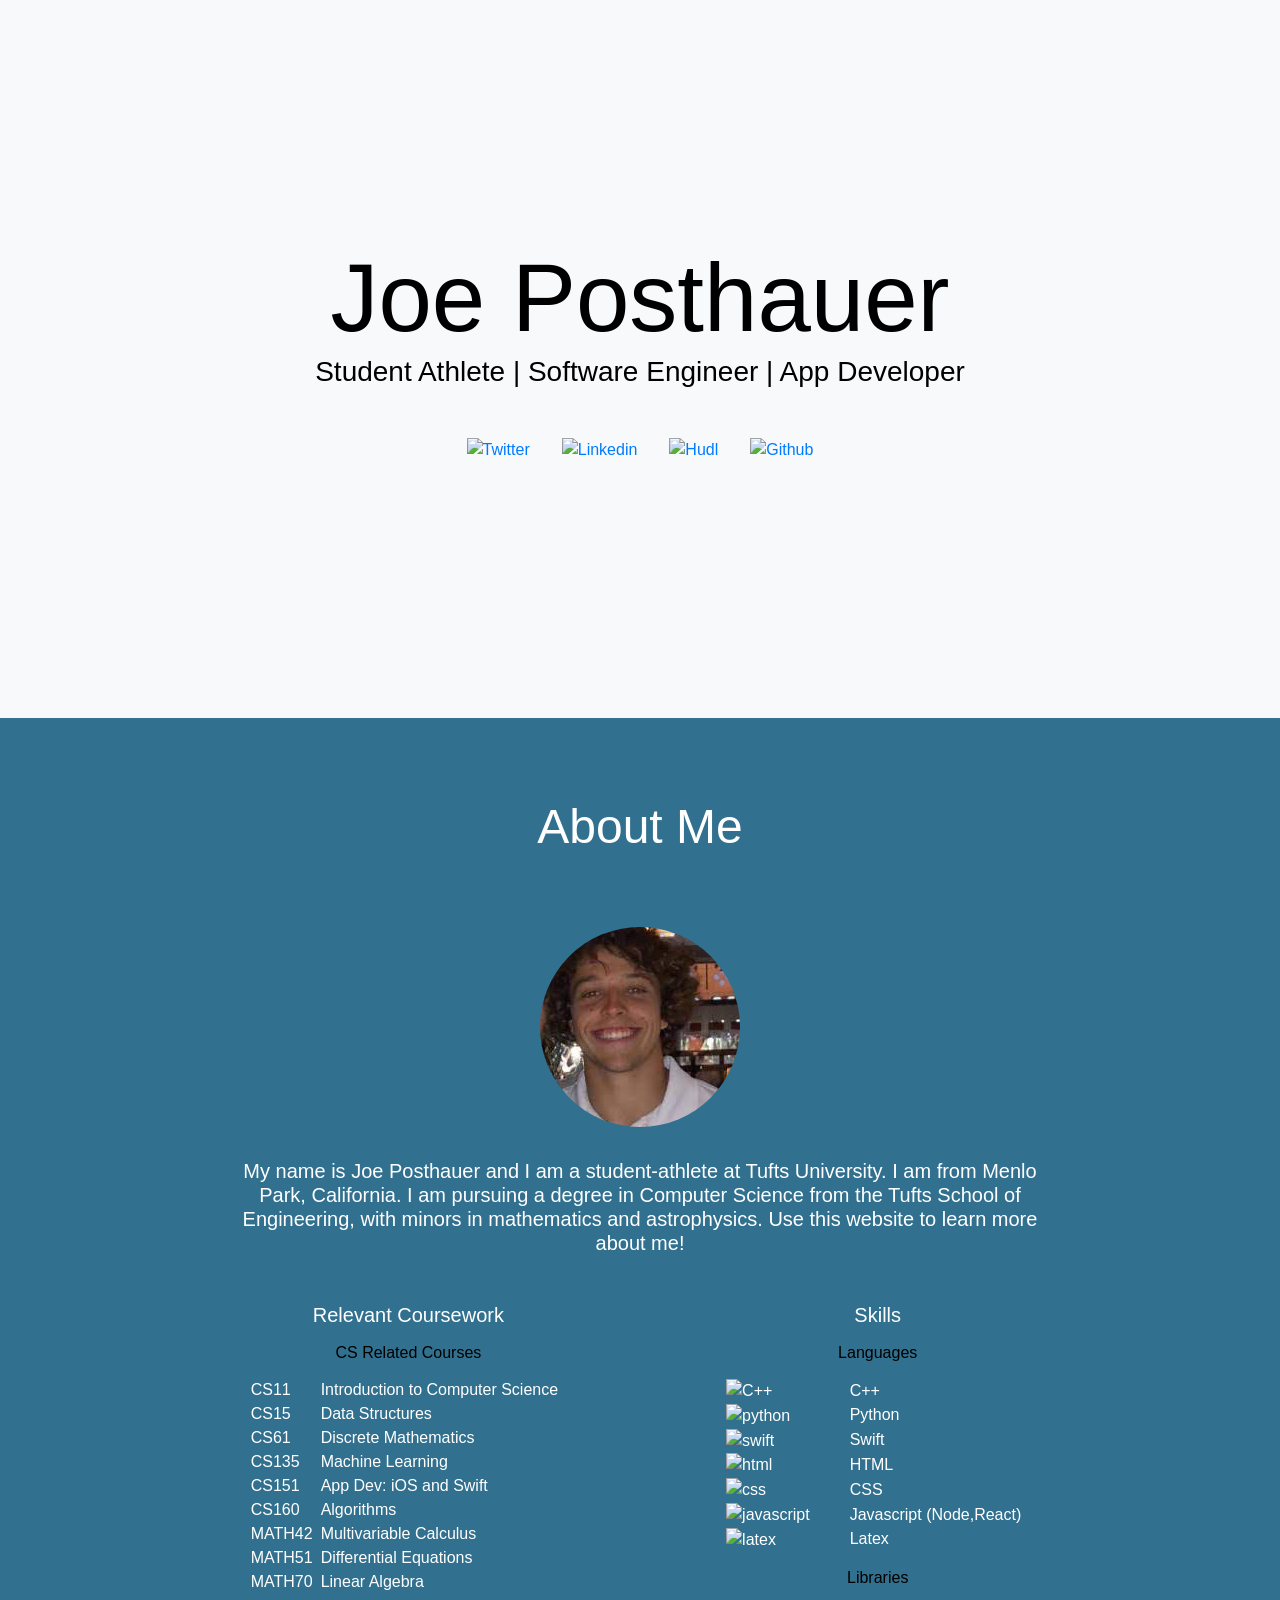
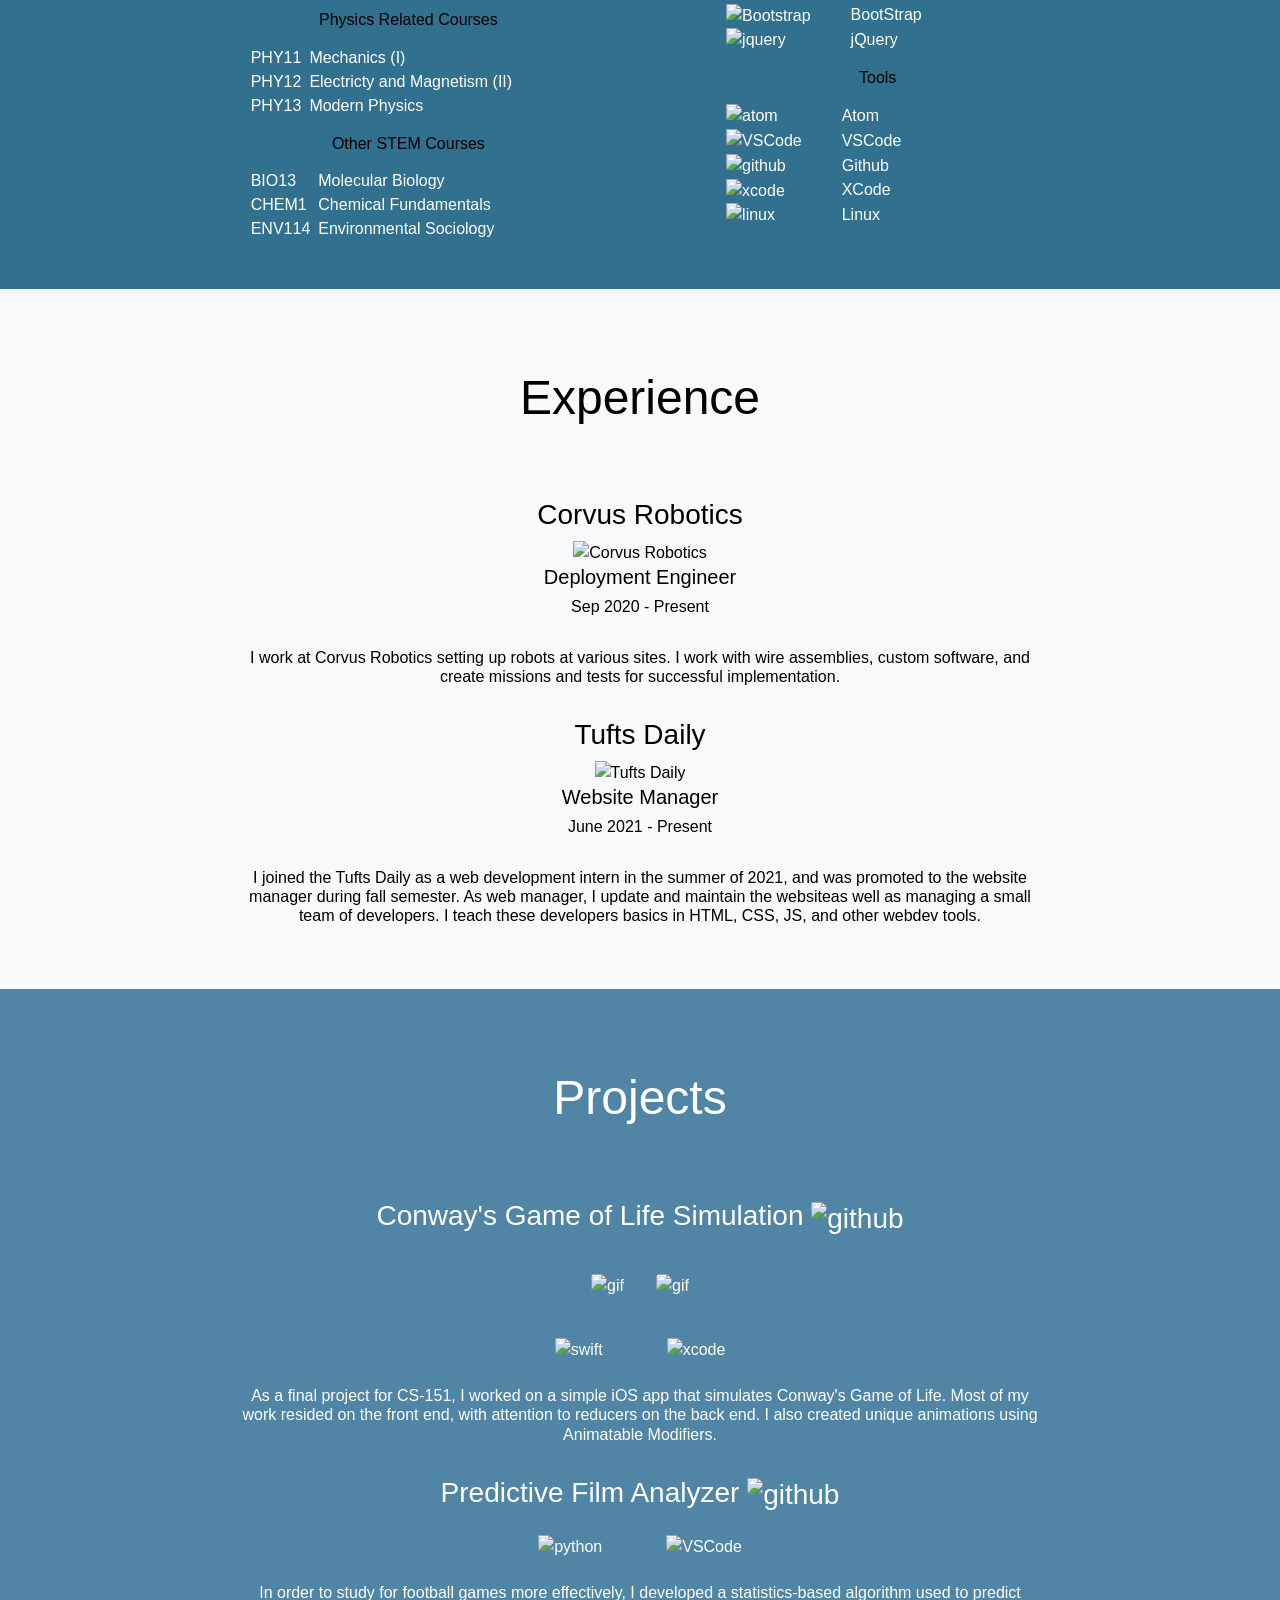
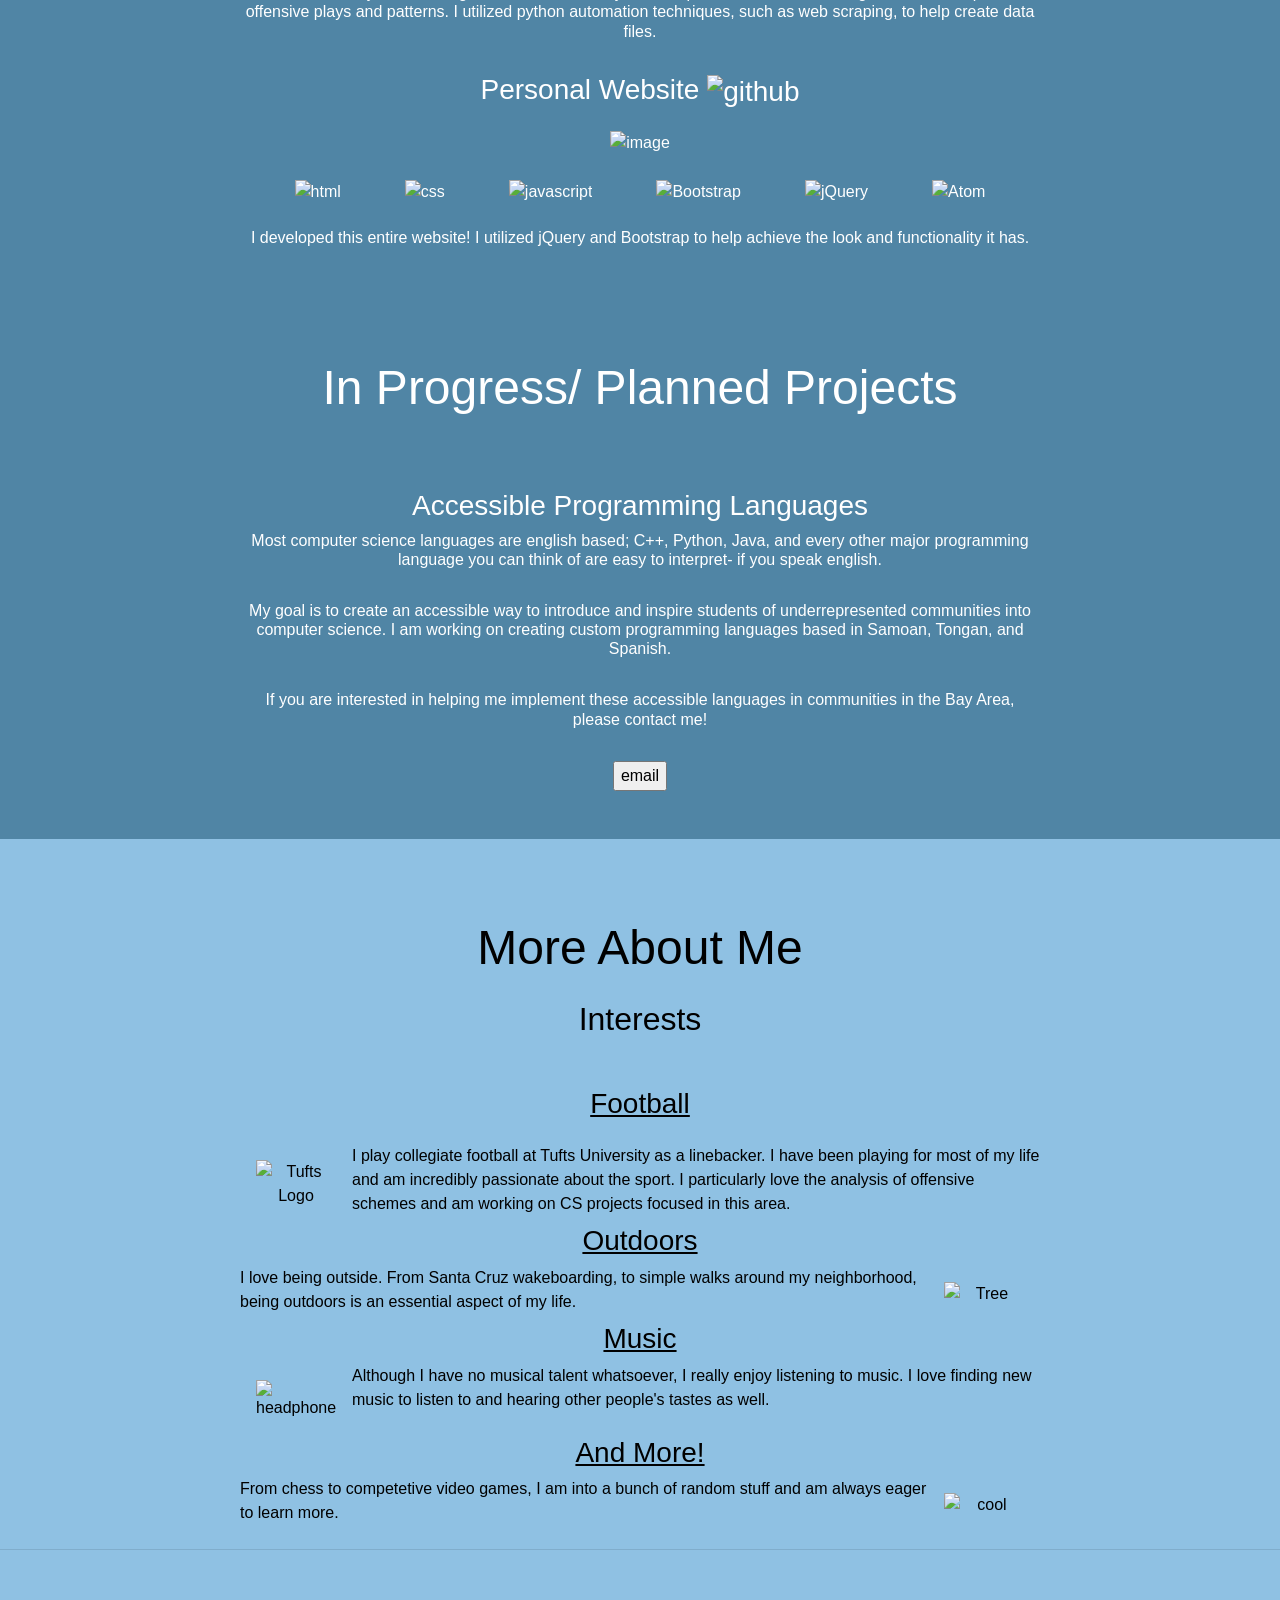
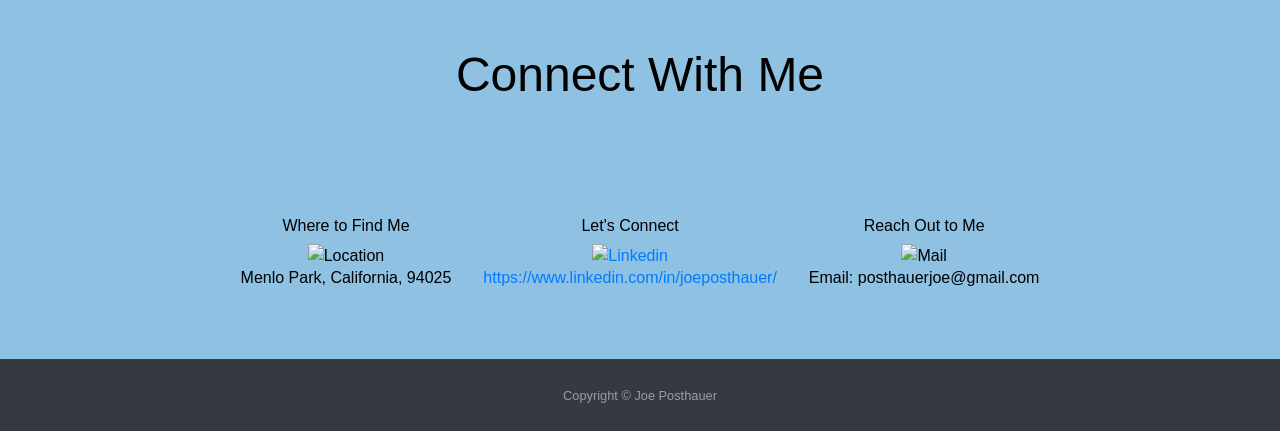
==== index.html @ ba159080 "Rename Home2.html to index.html" ====
<!DOCTYPE html>
<html lang="en" dir="ltr">

<head>
    <meta charset="utf-8">
    <title>Joe Posthauer</title>
    <link rel="stylesheet" href="https://stackpath.bootstrapcdn.com/bootstrap/4.3.1/css/bootstrap.min.css" integrity="sha384-ggOyR0iXCbMQv3Xipma34MD+dH/1fQ784/j6cY/iJTQUOhcWr7x9JvoRxT2MZw1T" crossorigin="anonymous">
    <link rel="stylesheet" href="style.css">
</head>

<body>
    <div class="text-center first-block">
        <table>

        </table>

        <div class="center-vertical">
            <h1 class="central-name">Joe Posthauer</h1>
            <h3>Student Athlete | Software Engineer | App Developer </h3>
            <table class="link-table">
                <tr>
                    <td><a href="https://twitter.com/joeposthauer?lang=en" target="_blank"><img src="images/TwitterLogo.png" alt="Twitter" class="link-images" /></a></td>
                    <td><a href="https://www.linkedin.com/in/joe-posthauer-421b0819a/" target="_blank"><img src="images/LinkedinLogo.png" alt="Linkedin" class="link-images" /></a></td>
                    <td><a href="https://www.hudl.com/profile/7655467/joe-posthauer/highlights" target="_blank"><img src="images/hudl.png" alt="Hudl" class="link-images" /></a></td>
                    <td><a href="https://github.com/joeposthauer" target="_blank"><img src="images/github.png" alt="Github" class="link-images" /></a></td>
                </tr>
            </table>



        </div>
    </div>
    <div class="text-center about-block">
        <h1 class="about-me">About Me</h1>
        <img src="Images/Me.jpeg" alt="Photo of Myself" class="self-photo">
        <h5 class="about-me-text">My name is Joe Posthauer and I am a student-athlete at Tufts University.
            I am from Menlo Park, California. I am pursuing a degree in Computer Science from the
            Tufts School of Engineering, with minors in mathematics and astrophysics.
            Use this website to learn more about me!</h5>

            <table class="link-table">
                <tr>
                    <td class="td-space td-align-top">
                        <h5>Relevant Coursework</h5>
                        <h6 class="skill-titles">CS Related Courses</h6>
                        <table>
                            <tr>
                                <td class="td-align">CS11</td>
                                <td class="td-align">Introduction to Computer Science</td>
                            </tr>
                            <tr>
                                <td class="td-align">CS15</td>
                                <td class="td-align">Data Structures</td>
                            </tr>
                            <tr>
                                <td class="td-align">CS61</td>
                                <td class="td-align">Discrete Mathematics</td>
                            </tr>
                            <tr>
                                <td class="td-align">CS135</td>
                                <td class="td-align">Machine Learning</td>
                            </tr>
                            <tr>
                                <td class="td-align">CS151</td>
                                <td class="td-align">App Dev: iOS and Swift</td>
                            </tr>
                            <tr>
                                <td class="td-align">CS160</td>
                                <td class="td-align">Algorithms</td>
                            </tr>
                            <tr>
                                <td class="td-align">MATH42</td>
                                <td class="td-align">Multivariable Calculus</td>
                            </tr>
                            <tr>
                                <td class="td-align">MATH51</td>
                                <td class="td-align">Differential Equations</td>
                            </tr>
                            <tr>
                                <td class="td-align">MATH70</td>
                                <td class="td-align">Linear Algebra</td>
                            </tr>
                        </table>
                        <h6 class="skill-titles">Physics Related Courses</h6>
                        <table>
                            <tr>
                                <td class="td-align">PHY11</td>
                                <td class="td-align">Mechanics (I)</td>
                            </tr>
                            <tr>
                                <td class="td-align">PHY12</td>
                                <td class="td-align">Electricty and Magnetism (II)</td>
                            </tr>
                            <tr>
                                <td class="td-align">PHY13</td>
                                <td class="td-align">Modern Physics</td>
                            </tr>
                        </table>
                        <h6 class="skill-titles">Other STEM Courses</h6>
                        <table>
                            <tr>
                                <td class="td-align">BIO13</td>
                                <td class="td-align">Molecular Biology</td>
                            </tr>
                            <tr>
                                <td class="td-align">CHEM1</td>
                                <td class="td-align">Chemical Fundamentals</td>
                            </tr>
                            <tr>
                                <td class="td-align">ENV114</td>
                                <td class="td-align">Environmental Sociology</td>
                            </tr>
                        </table>
                    </td>
                    <td class="td-space td-align-top">
                        <h5>Skills</h5>
                        <h6 class="skill-titles">Languages</h6>
                        <table>
                            <tr>
                                <td class="td-align td-images-space">
                                    <img src="images/cplus.png" alt="C++" class="td-images">
                                </td>
                                <td class="td-align">C++</td>
                            </tr>
                            <tr>
                                <td class="td-align td-images-space"><img src="images/python.png.crdownload" alt="python" class="td-images"></td>

                                <td class="td-align">Python</td>
                            </tr>
                            <tr>
                                <td class="td-align td-images-space"><img src="images/swift.png" alt="swift" class="td-images"></td>

                                <td class="td-align">Swift</td>
                            </tr>
                            <tr>
                                <td class="td-align td-images-space"><img src="images/html.png" alt="html" class="td-images"></td>

                                <td class="td-align">HTML</td>
                            </tr>
                            <tr>
                                <td class="td-align td-images-space"><img src="images/css.png" alt="css" class="td-images"></td>

                                <td class="td-align">CSS</td>
                            </tr>
                            <tr>
                                <td class="td-align td-images-space"><img src="images/javascript.png" alt="javascript" class="td-images"></td>
                                <td class="td-align">Javascript (Node,React)</td>
                            </tr>
                            <tr>
                                <td class="td-align td-images-space"><img src="images/latex.png" alt="latex" class="td-images"></td>
                                <td class="td-align">Latex</td>
                            </tr>
                        </table>
                        <h6 class="skill-titles">Libraries</h6>
                        <table>
                            <tr>
                                <td class="td-align td-images-space"><img src="images/Bootstrap.png" alt="Bootstrap" class="td-images"></td>
                                <td class="td-align">BootStrap</td>
                            </tr>
                            <tr>
                                <td class="td-align td-images-space"><img src="images/jquery.png" alt="jquery" class="td-images"></td>
                                <td class="td-align">jQuery</td>
                            </tr>
                        </table>
                        <h6 class="skill-titles">Tools</h6>
                        <table>
                            <tr>
                                <td class="td-align td-images-space"><img src="images/atom.svg" alt="atom" class="td-images"></td>
                                <td class="td-align">Atom</td>
                            </tr>
                            <tr>
                                <td class="td-align td-images-space"><img src="images/VScode.png" alt="VSCode" class="td-images"></td>
                                <td class="td-align">VSCode</td>
                            </tr>
                            <tr>
                                <td class="td-align td-images-space"><img src="images/github.png" alt="github" class="td-images"></td>
                                <td class="td-align">Github</td>
                            </tr>
                            <tr>
                                <td class="td-align td-images-space"><img src="images/xcode.png" alt="xcode" class="td-images"></td>
                                <td class="td-align">XCode</td>
                            </tr>
                            <tr>
                                <td class="td-align td-images-space"><img src="images/linux.png.crdownload" alt="linux" class="td-images"></td>
                                <td class="td-align">Linux</td>
                            </tr>
                        </table>
                    </td>
                </tr>
            </table>




    </div>

    <div class="text-center education-block">
        <h1 class="about-me">Experience</h1>
        <div class="conway-div">
            <h3>Corvus Robotics</h3>
            <img src="images/Corvus.jpg" alt="Corvus Robotics" class="company-images">
            <h5>Deployment Engineer</h5>
            <h6 class="about-me-text used-description">Sep 2020 - Present</h6>
            <h6 class="about-me-text used-description"> I work at Corvus Robotics setting up
            robots at various sites. I work with wire assemblies, custom software, and create
            missions and tests for successful implementation.</h6>
        </div>
        <div class="conway-div">
            <h3>Tufts Daily</h3>
            <img src="images/TuftsDaily.jpg" alt="Tufts Daily" class="company-images">
            <h5>Website Manager</h5>
            <h6 class="about-me-text used-description">June 2021 - Present</h6>
            <h6 class="about-me-text used-description1 used-description"> I joined the Tufts Daily as a web development intern in the summer of 2021,
            and was promoted to the website manager during fall semester. As web manager, I update and maintain the websiteas well
            as managing a small team of developers. I teach these developers basics in HTML, CSS, JS, and other webdev tools.</h6>
        </div>
    </div>

    <div class="projects-block text-center">
        <h1 class="about-me">Projects</h1>
        <div class="conway-div">
            <h3>Conway's Game of Life Simulation <span><img src="images/github.png" alt="github" class="link-images" /></span></h3>
            <table class="link-table used-table">
                <tr>
                    <td><img src="images/Hnet-image.gif" alt="gif" class="conway-gif"></td>
                    <td><img src="images/Hnet-image2.gif" alt="gif" class="conway-gif" loop=1></td>
                </tr>
            </table>
            <table class="link-table used-table">
                <tr>
                    <td class="link-images used-tools">
                        <img src="images/swift.png" alt="swift" class="link-images used-images">
                    </td>
                    <td class="link-images used-tools">
                        <img src="images/xcode.png" alt="xcode" class="link-images used-images">
                    </td>
                </tr>
            </table>
            <h6 class="about-me-text used-description">As a final project for CS-151, I worked on a simple iOS app that simulates Conway's Game of Life. Most
                of my work resided on the front end, with attention to reducers on the back end.
                I also created unique animations using Animatable Modifiers. </h6>
        </div>
        <div class="conway-div">
            <h3> Predictive Film Analyzer <span><img src="images/github.png" alt="github" class="link-images" /></span></h3>
            <table class="link-table used-table">
                <tr>
                    <td class="link-images used-tools">
                        <img src="images/python.png.crdownload" alt="python" class="link-images used-images">
                    </td>
                    <td class="link-images used-tools">
                        <img src="images/VScode.png" alt="VSCode" class="link-images used-images">
                    </td>
                </tr>
            </table>
            <h6 class="about-me-text used-description">In order to study for football games more
                effectively, I developed a statistics-based algorithm used to predict offensive plays
                and patterns. I utilized python automation techniques, such as web scraping, to help
                 create data files. </h6>
        </div>
        <div class="conway-div">
            <h3> Personal Website <span><img src="images/github.png" alt="github" class="link-images" /></span></h3>
            <img src="images/PW.png" alt="image" class="website-image">
            <table class="link-table used-table">
                <tr>
                    <td class="link-images used-tools">
                        <img src="images/html.png" alt="html" class="link-images used-images">
                    </td>
                    <td class="link-images used-tools">
                        <img src="images/css.png" alt="css" class="link-images used-images">
                    </td>
                    <td class="link-images used-tools">
                        <img src="images/javascript.png" alt="javascript" class="link-images used-images">
                    </td>
                    <td class="link-images used-tools">
                        <img src="images/Bootstrap.png" alt="Bootstrap" class="link-images used-images">
                    </td>
                    <td class="link-images used-tools">
                        <img src="images/jquery.png" alt="jQuery" class="link-images used-images">
                    </td>
                    <td class="link-images used-tools">
                        <img src="images/atom.svg" alt="Atom" class="link-images used-images">
                    </td>
                </tr>
            </table>
            <h6 class="about-me-text last-used-description used-description ">I developed this entire website! I utilized jQuery
                and Bootstrap to help achieve the look and functionality it has. </h6>
        </div>

        <h1 class="about-me">In Progress/ Planned Projects</h1>
        <div class="conway-div">
            <h3>Accessible Programming Languages </h3>

            <h6 class="about-me-text used-description"> Most computer science languages
                are english based; C++, Python, Java, and every other major programming
                language you can think of are easy to interpret- if you speak english.</h6>
            <h6 class="about-me-text used-description"> My goal is to create an accessible
                way to introduce and inspire students of underrepresented communities into
                computer science. I am working on creating custom programming languages
                based in Samoan, Tongan, and Spanish.</h6>
            <h6 class="about-me-text last-used-description used-description"> If you are interested in helping me
                implement these accessible languages in communities in the Bay Area, please contact me!</h6>
            <form id="fr1">
                <input type="button" id="bt1" value="email" />
            </form>
        </div>

    </div>



    <div class="experience-block text-center">
        <h1 class="about-me more-about-me">More About Me</h1>
        <h2 class="interests-text">Interests</h2>

        <h3 class="about-title">Football</h3>
        <div class="media about-blocks first-about-block" id="interests">
            <img src="images/Tufts_Jumbos_logo.png" alt="Tufts Logo" class="d-flex align-self-center about-images">
            <div class="media-body">

                <h6 class="about-pg">I play collegiate football at Tufts University as a linebacker. I have been playing for most of my life
                    and am incredibly passionate about the sport. I particularly love the analysis of offensive schemes and
                    am working on CS projects focused in this area. </h6>
            </div>
        </div>

        <h3 class="about-title">Outdoors</h3>
        <div class="media about-blocks">


            <div class="media-body">

                <h6 class="about-pg">I love being outside. From Santa Cruz wakeboarding, to simple walks
                    around my neighborhood, being outdoors is an essential aspect of my life.</h6>
            </div>
            <img src="images/tree.png" alt="Tree" class="d-flex align-self-center about-images">
        </div>
        <h3 class="about-title">Music</h3>
        <div class="media about-blocks">
            <img src="images/headphones1.png" alt="headphones" class="d-flex align-self-center about-images">
            <div class="media-body">

                <h6 class="about-pg">Although I have no musical talent whatsoever, I really enjoy
                    listening to music. I love finding new music to listen to and hearing other people's
                    tastes as well.</h6>
            </div>
        </div>
        <h3 class="about-title">And More!</h3>
        <div class="media about-blocks">

            <div class="media-body">

                <h6 class="about-pg"> From chess to competetive video games, I am into a bunch
                    of random stuff and am always eager to learn more. </h6>
            </div>
            <img src="images/cool.png" alt="cool" class="d-flex align-self-center about-images">
        </div>

        <div class="contact">
            <hr>
            <h1 class="about-me">Connect With Me</h1>
            <table class="link-table">
                <tr>
                    <td>
                        <h6>Where to Find Me</h6>
                        <img src="images/location.png" alt="Location" class="link-images"/>
                        <h6>Menlo Park, California, 94025</h6>
                    </td>
                    <td>
                        <h6>Let's Connect</h6>
                        <a href="https://www.linkedin.com/in/joeposthauer/" target="_blank"><img src="images/LinkedinLogo.png" alt="Linkedin" class="link-images"/></a>
                        <a href="https://www.linkedin.com/in/joeposthauer/" target="_blank"><h6>https://www.linkedin.com/in/joeposthauer/</h6></a>
                    </td>
                    <td>
                        <h6>Reach Out to Me</h6>
                        <img src="images/mail.png" alt="Mail" class="link-images"/>
                        <h6>Email: posthauerjoe@gmail.com</h6>
                    </td>
                </tr>
            </table>
        </div>
    </div>
    <footer id="sticky-footer" class="flex-shrink-0 py-4 bg-dark text-white-50">
    <div class="container text-center">
      <small>Copyright &copy; Joe Posthauer</small>
    </div>
  </footer>








    <script src="https://ajax.googleapis.com/ajax/libs/jquery/3.6.0/jquery.min.js"></script>
    <script src="index.js"></script>

</body>

</html>
---- style.css ----
/* Color Scheme:
#687864
#31708E
#5085A5
#8FC1E3
#F7F9FB
 */


body {

}

img {

}

td {
    padding: 1rem;
}

/* Classes for first block */
/* Style for first block on mainpage */
.first-block {
    background-image: url("images/firstSLide.jpg");
    background-color: #F7F9FB;
    background-position: center;
    background-size: cover;
    color: Black;
}

.nav-table {

}

/* Centering first block vertically */
.center-vertical {
    padding-top: 15rem;
    padding-bottom: 15rem;
}


/* Style for my name in first block */
.central-name {
    margin-top: auto;
    margin-bottom: auto;
    font-size: 600%;
}

/* Classes for links on first block */
.link-table {
    margin-left: auto;
    margin-right: auto;
    margin-top: 2rem;
}

.link-images {
    max-height: 2rem;
}

/* Classes for second block */

.about-block {
    background-color: #31708E;
    color: white;
    padding-bottom: 2rem;
}

/* Style for about me */
.about-me {
    padding-top: 5rem;
    font-size: 300%;
    padding-bottom: 4rem;
}

/* style for my photo */
.self-photo {
    border-radius: 50%;
}

/* Style for about me text*/
.about-me-text {
    width: 50rem;
    margin-left: auto;
    margin-right: auto;
    margin-top: 2rem;
    margin-bottom: 1rem;
}

/* properly aligns the about blocks */
.about-blocks {
    max-width: 50rem;
    margin-left: auto;
    margin-right: auto;
    margin-top: 0rem
}

/* puts it under block correctly */
.first-about-block {
    /* margin-top: 10rem; */
}

/* makes images smaller and fit */
.about-images {
    width:10%;
    margin: 1rem;
}

/* style for about title */
.about-title {
    text-align: center;
    text-decoration: underline;
    padding-bottom: 0;
}

/* styles for about paragraphs */
.about-pg {
    text-align: left;
    line-height: 1.5;
}

.media-body {
    line-height: 1.5;
}


/* Classes for third block */

.education-block {
    background-color: #F7F9FB;
    color: black;
    margin-bottom: 0;
}

/* gets list stuff to align left */
.td-align {
    text-align: left;
    padding: 0;
    padding-right: 0.5rem;
}

/* spacing out list elements */
.td-space {
    padding-left: 5rem;
    padding-right: 5rem;
}

/* coloring and spacing of skill titles */
.skill-titles {
    margin-top: 1rem;
    margin-bottom: 1rem;
    color: black;
}

/* spacing out for imgs */
.td-images {
    width: 2rem;
    height: 2rem;
}

/* image space as td */
.td-images-space {
    padding-right: 2.5rem;
}

/* get everything aligned vertically */
.td-align-top {
    vertical-align: top;
}

/* Classes for fourth block */

.projects-block {
    background-color: #5085A5;
    color: white;
}

/* nothing lol */
.conway-div {

}

/* styling for the iphone gifs */
.conway-gif {
    width: 10rem;
    border-radius: 12%;
    margin-top: 1rem;
}

/* center used images within table */
.used-tools {
    padding-left: 2rem;
    padding-right: 2rem;
}

/* center used images */
.used-images {
    margin-left: auto;
    margin-right: auto;
}

/* spacing for tool table */
.used-table {
    margin-top: 0.5rem;

}




/* spaces for desciption of projects */
.used-description {
    margin-top: 0.5rem;
    margin-bottom: 2rem;
}

.used-description1 {
    margin-top: 0.5rem;
    margin-bottom: 0rem;
    padding-bottom: 4rem;
}


.last-used-description {
    margin-bottom: 0rem;
    padding-bottom: 2rem;
}



/* style for website screenshot code */
.website-image {
    width: 40rem;
    margin-top: 1rem;
}

/* styles for ip block */
.ip-block {
    background-color: #F7F9FB;
    color: black;
}

/* styles for experience block */

.experience-block {
    background-color: #8FC1E3;
    color: black;
}

.company-images {
    width: 5rem;
}

.contact {
padding-bottom: 3rem;

}

.footer {

}

.interests-text {
    margin-bottom: 3rem;
    margin-top: 0rem;
}

.more-about-me {
    padding-bottom: 1rem;
}

/* IDs */

#bt1 {

}

#fr1 {
    margin-top: 0rem;
    padding-bottom: 3rem;
}

#interests {
    padding-top: 1rem;
}
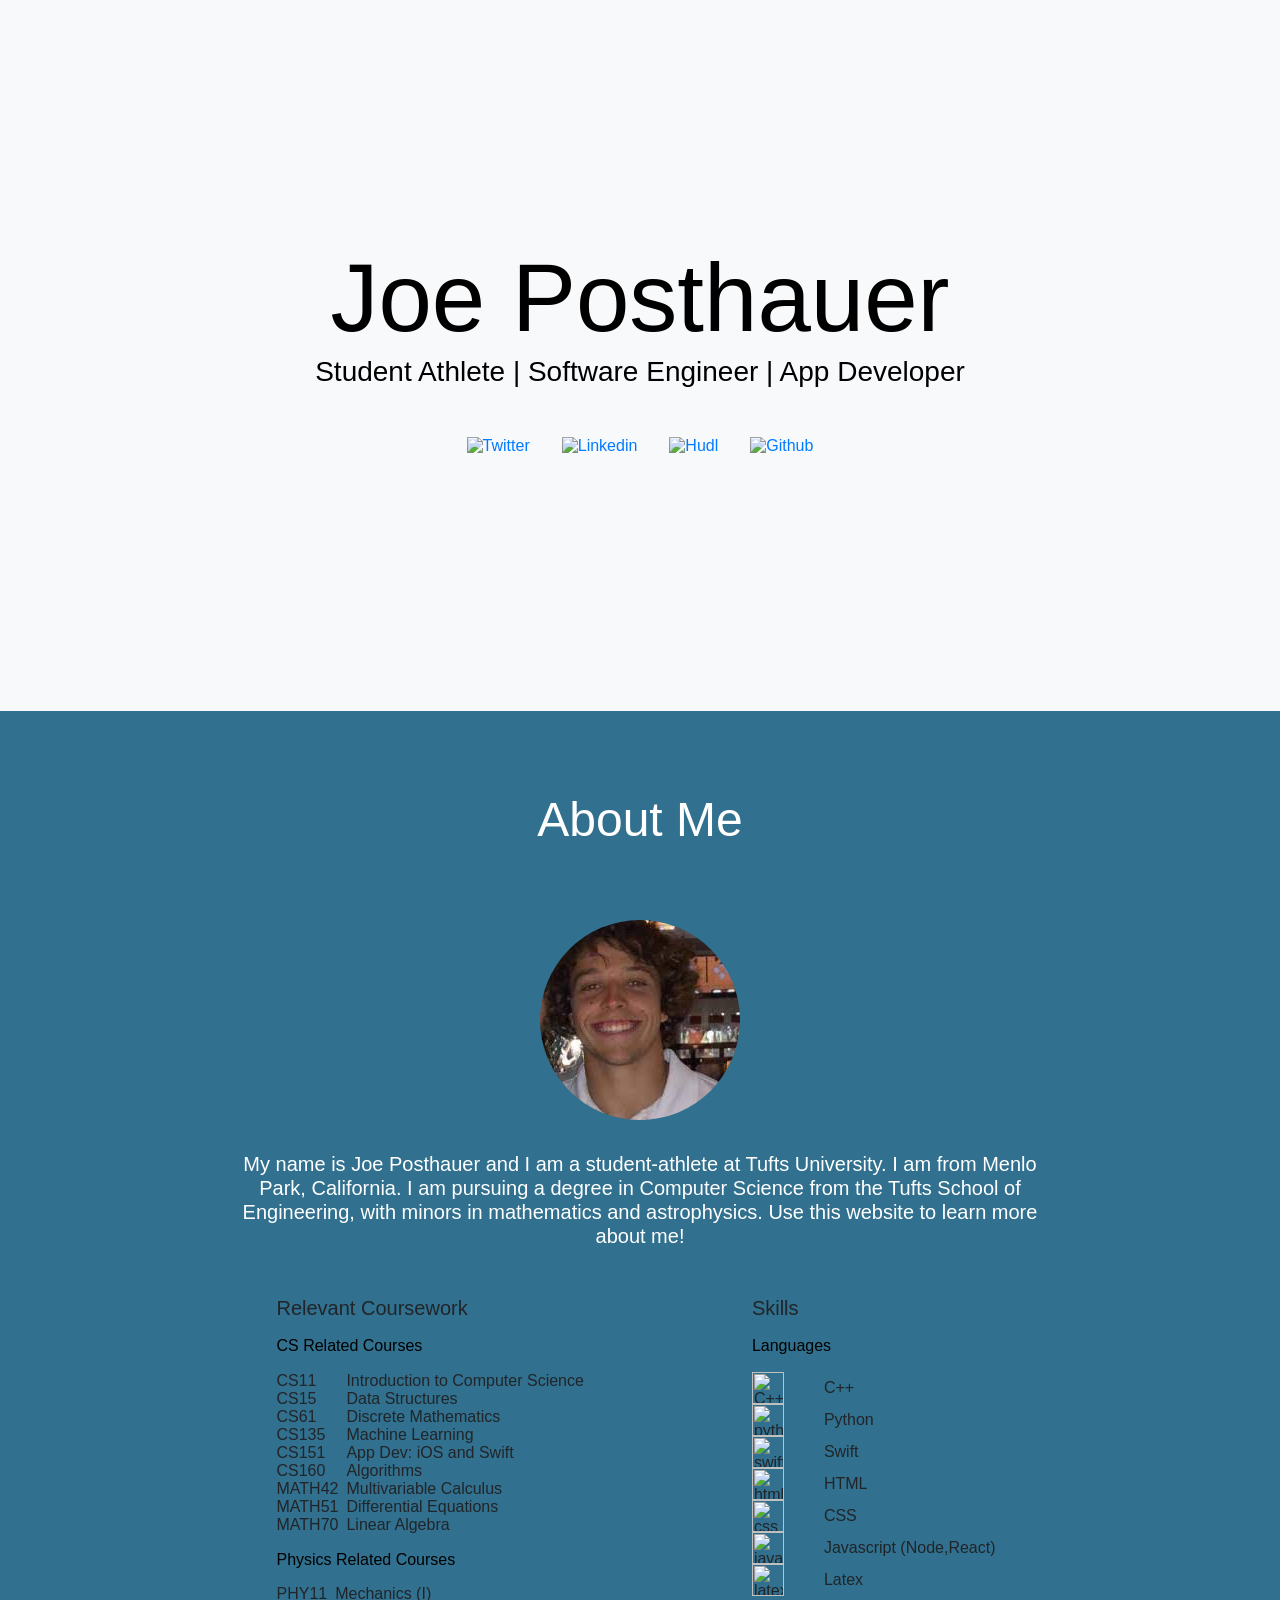
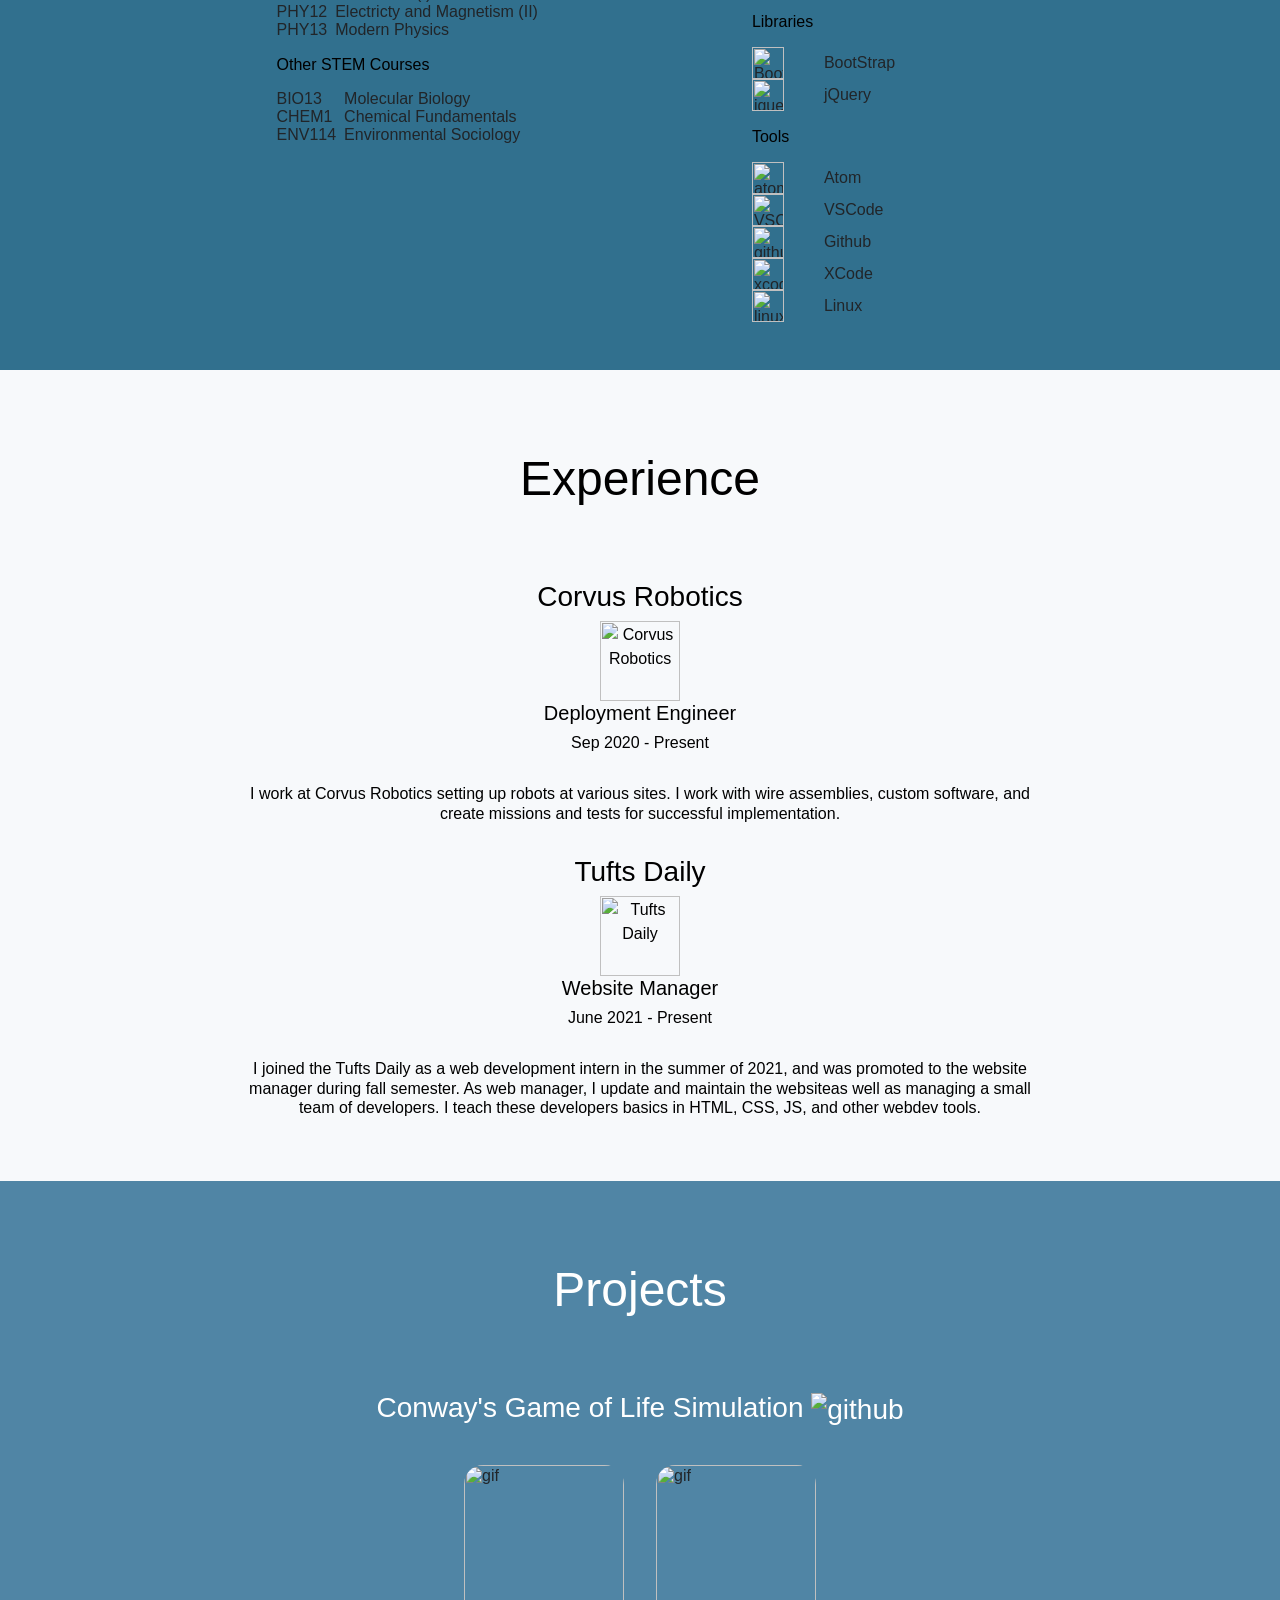
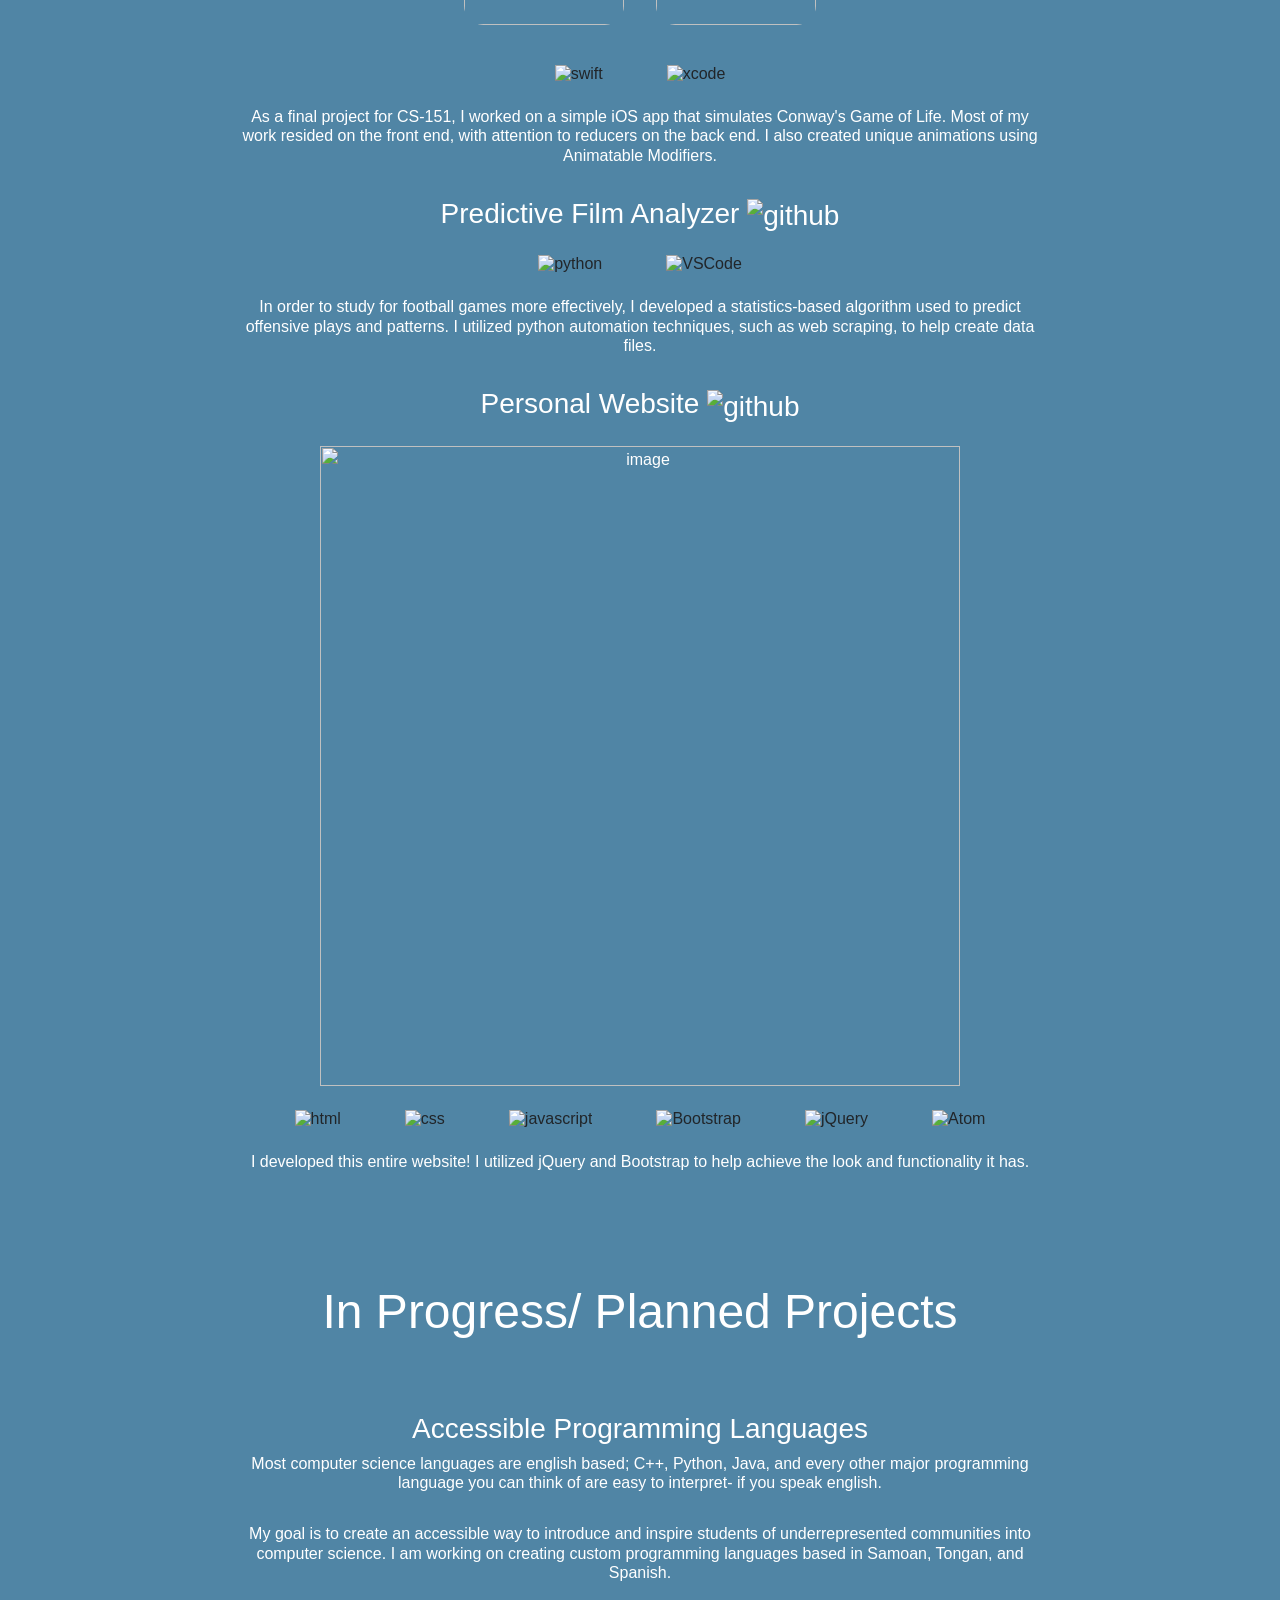
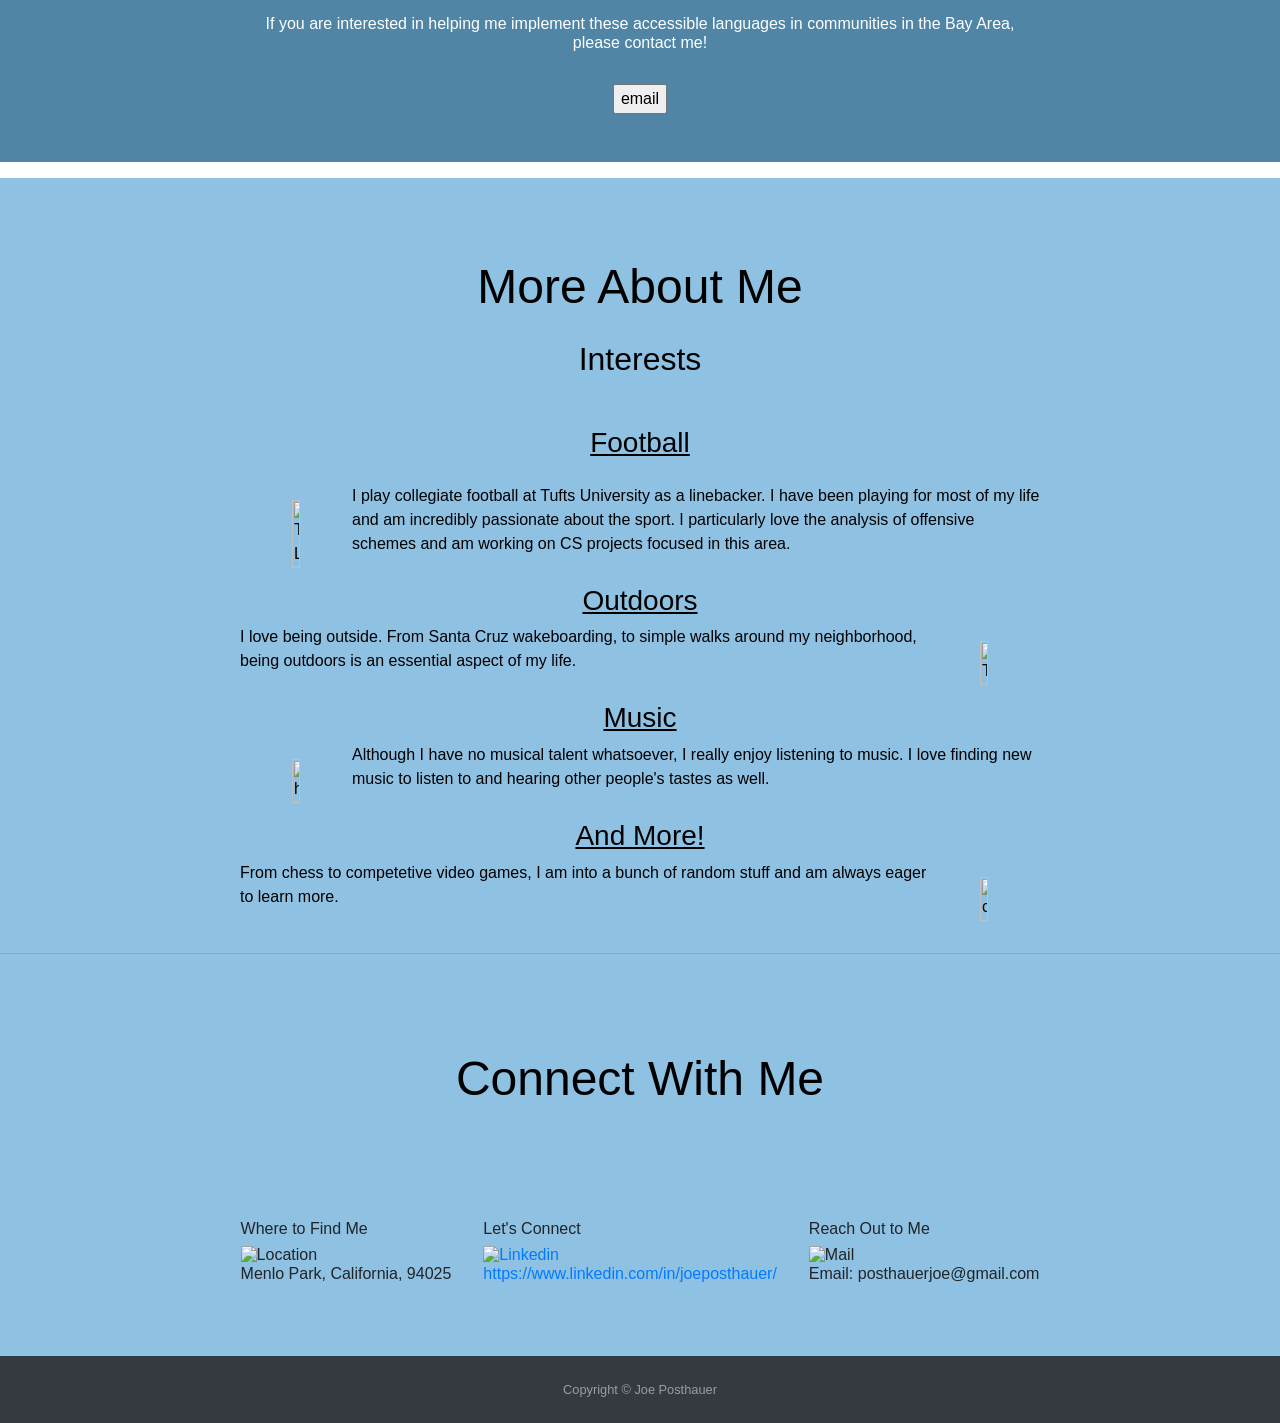
==== commit b8aa0dcb: "Update index.html" ====
--- a/index.html
+++ b/index.html
@@ -1,4 +1,4 @@
-<!DOCTYPE html>
+
 <html lang="en" dir="ltr">
 
 <head>
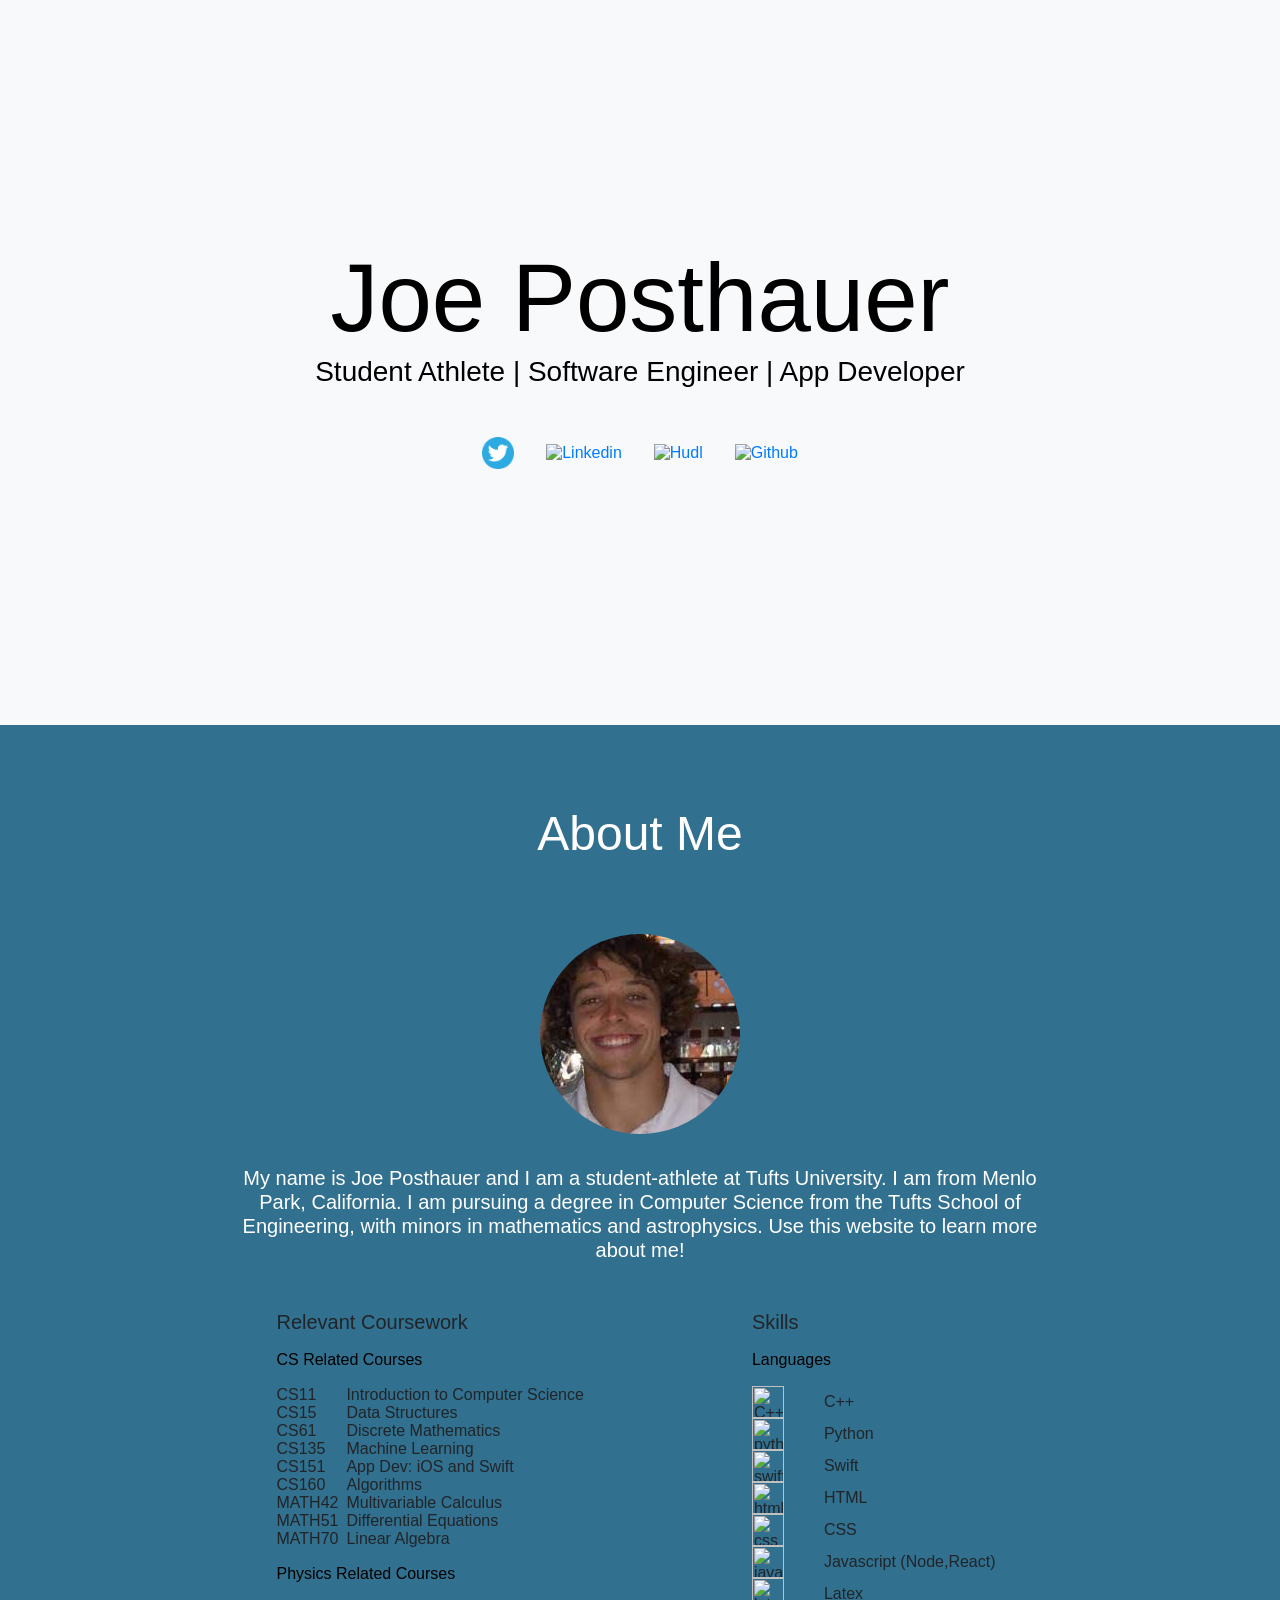
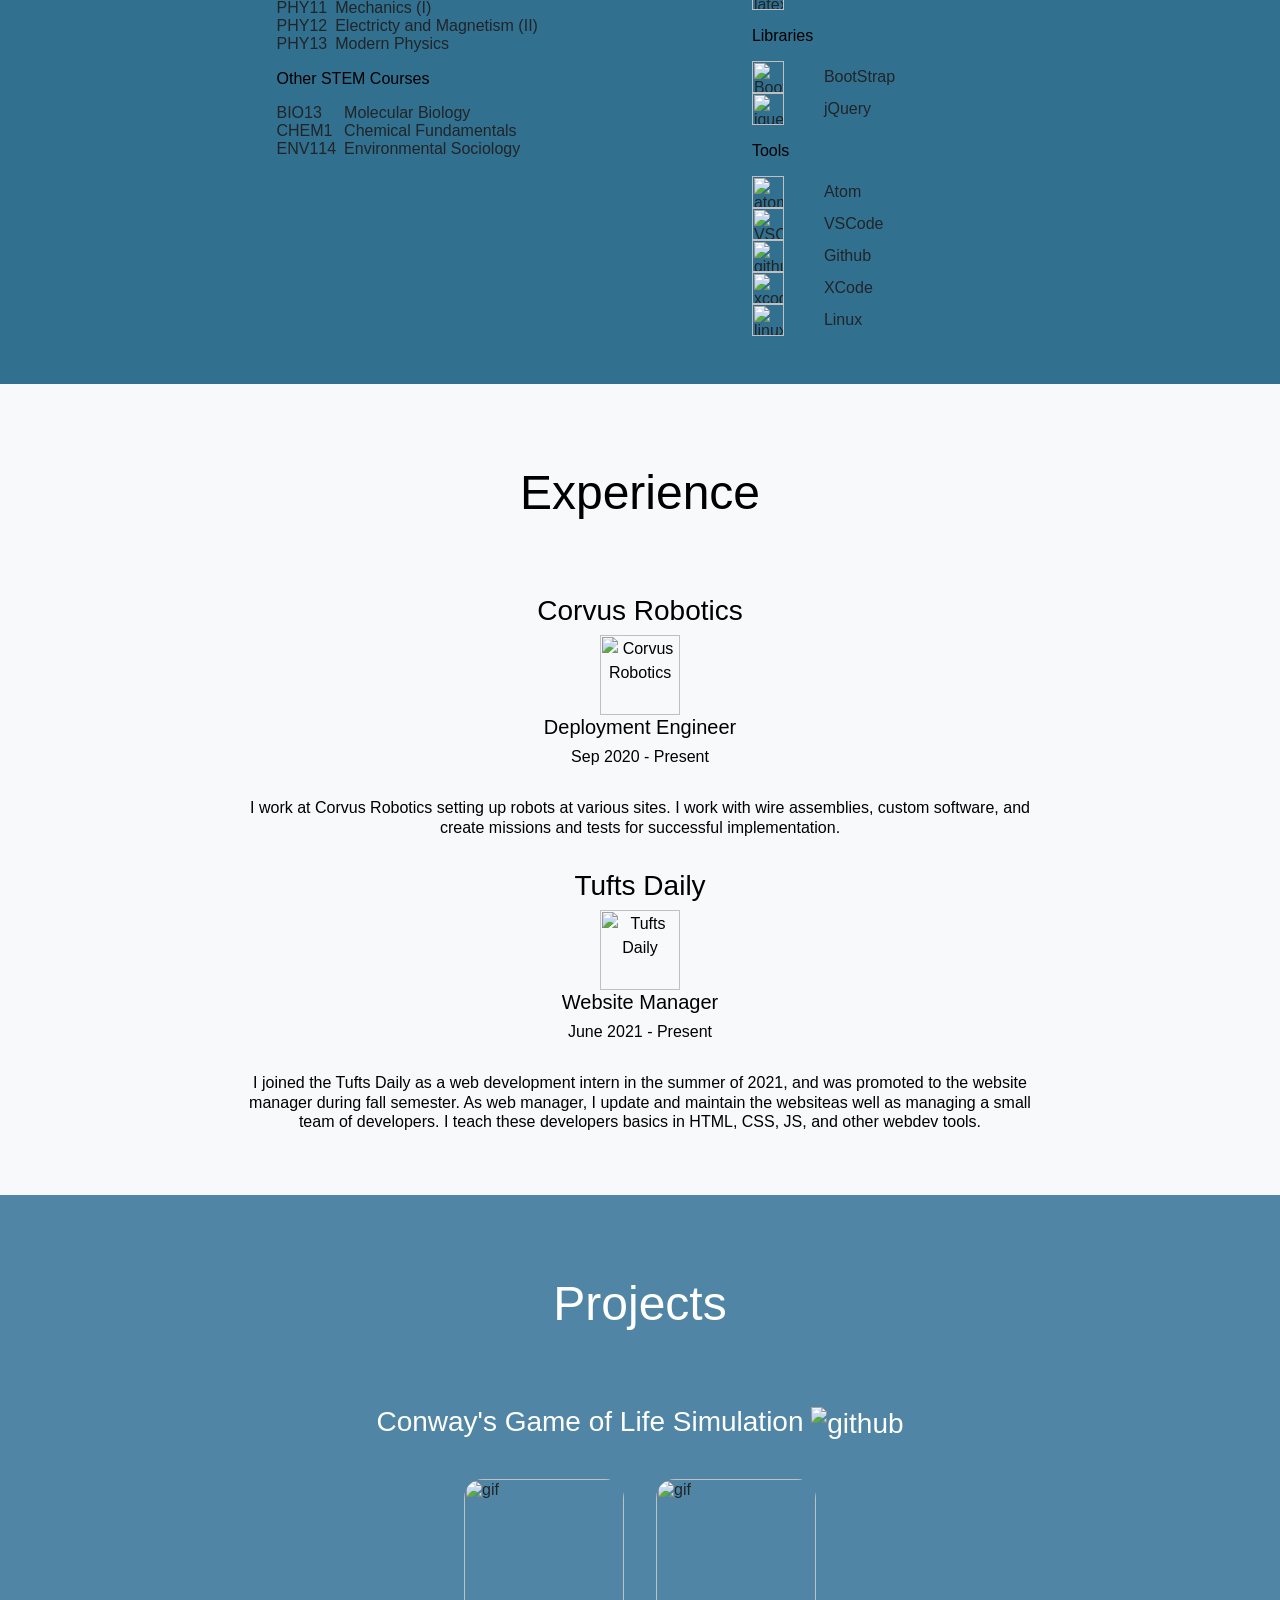
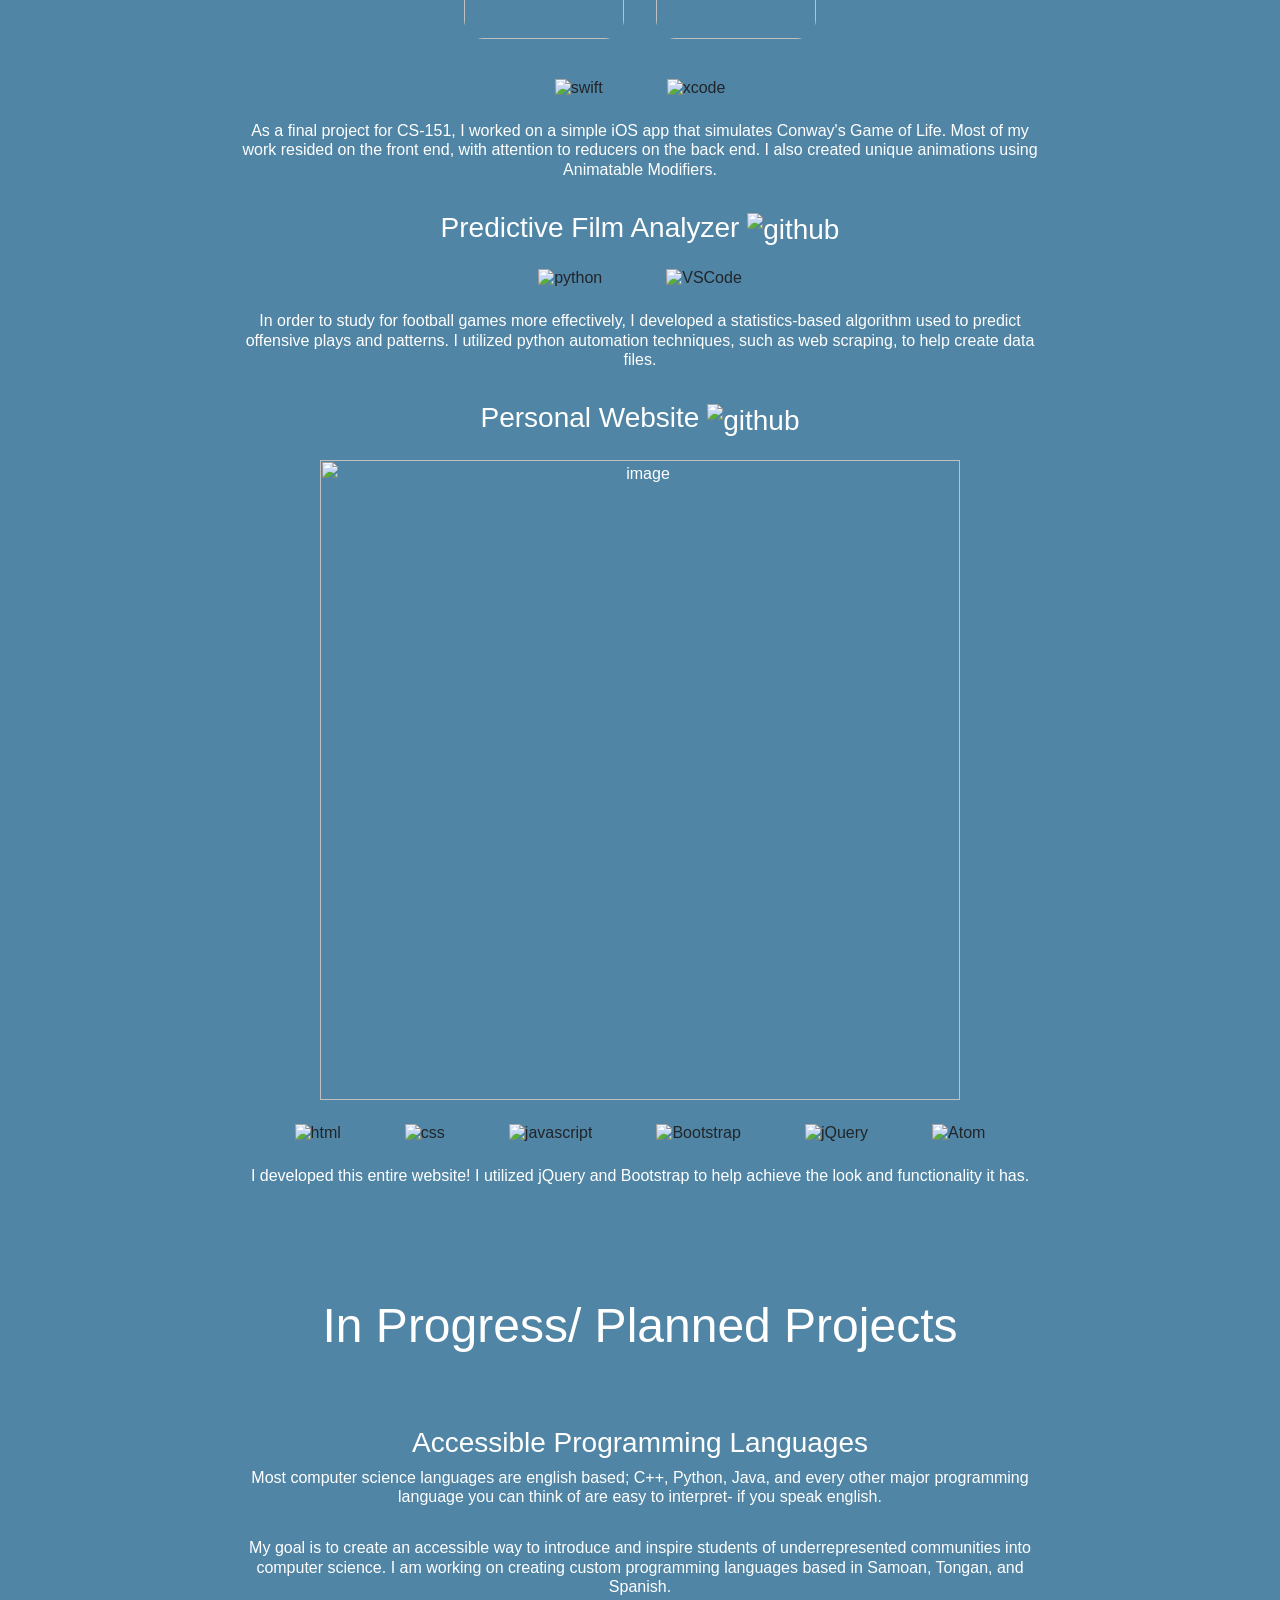
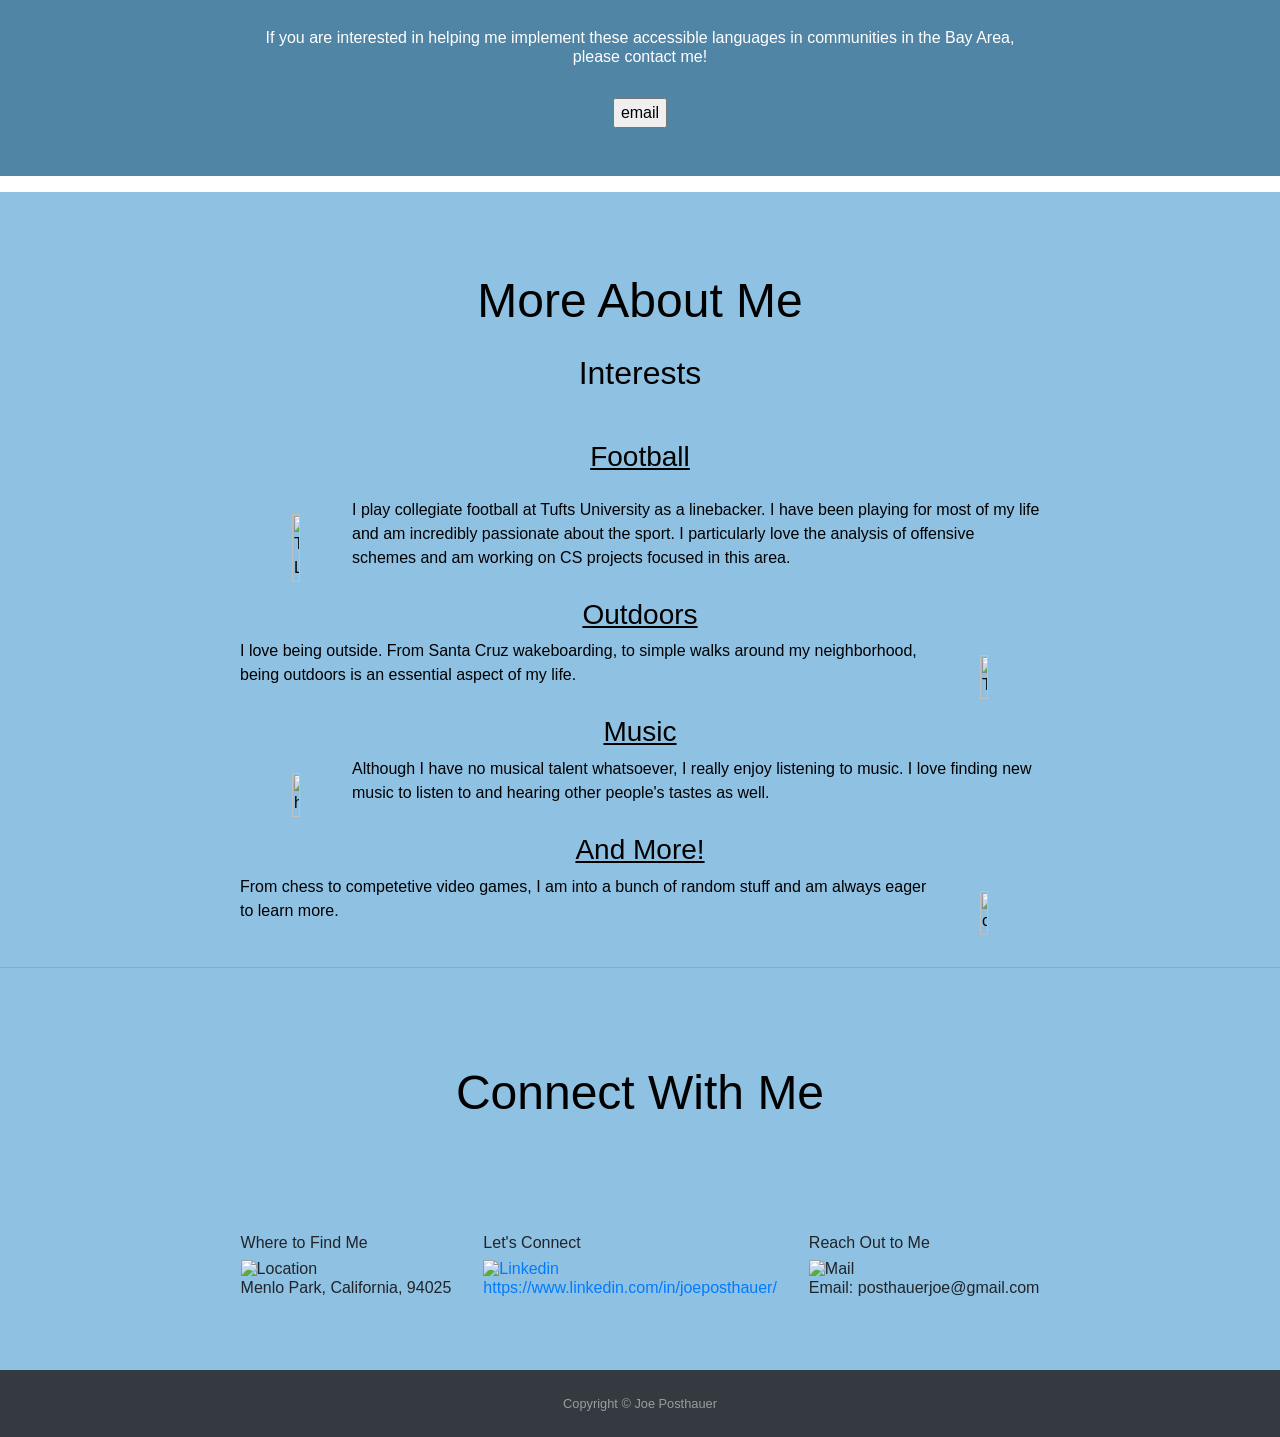
==== commit d605d7b8: "Check images" ====
--- a/index.html
+++ b/index.html
@@ -19,7 +19,7 @@
             <h3>Student Athlete | Software Engineer | App Developer </h3>
             <table class="link-table">
                 <tr>
-                    <td><a href="https://twitter.com/joeposthauer?lang=en" target="_blank"><img src="images/TwitterLogo.png" alt="Twitter" class="link-images" /></a></td>
+                    <td><a href="https://twitter.com/joeposthauer?lang=en" target="_blank"><img src="Images/TwitterLogo.png" alt="Twitter" class="link-images" /></a></td>
                     <td><a href="https://www.linkedin.com/in/joe-posthauer-421b0819a/" target="_blank"><img src="images/LinkedinLogo.png" alt="Linkedin" class="link-images" /></a></td>
                     <td><a href="https://www.hudl.com/profile/7655467/joe-posthauer/highlights" target="_blank"><img src="images/hudl.png" alt="Hudl" class="link-images" /></a></td>
                     <td><a href="https://github.com/joeposthauer" target="_blank"><img src="images/github.png" alt="Github" class="link-images" /></a></td>
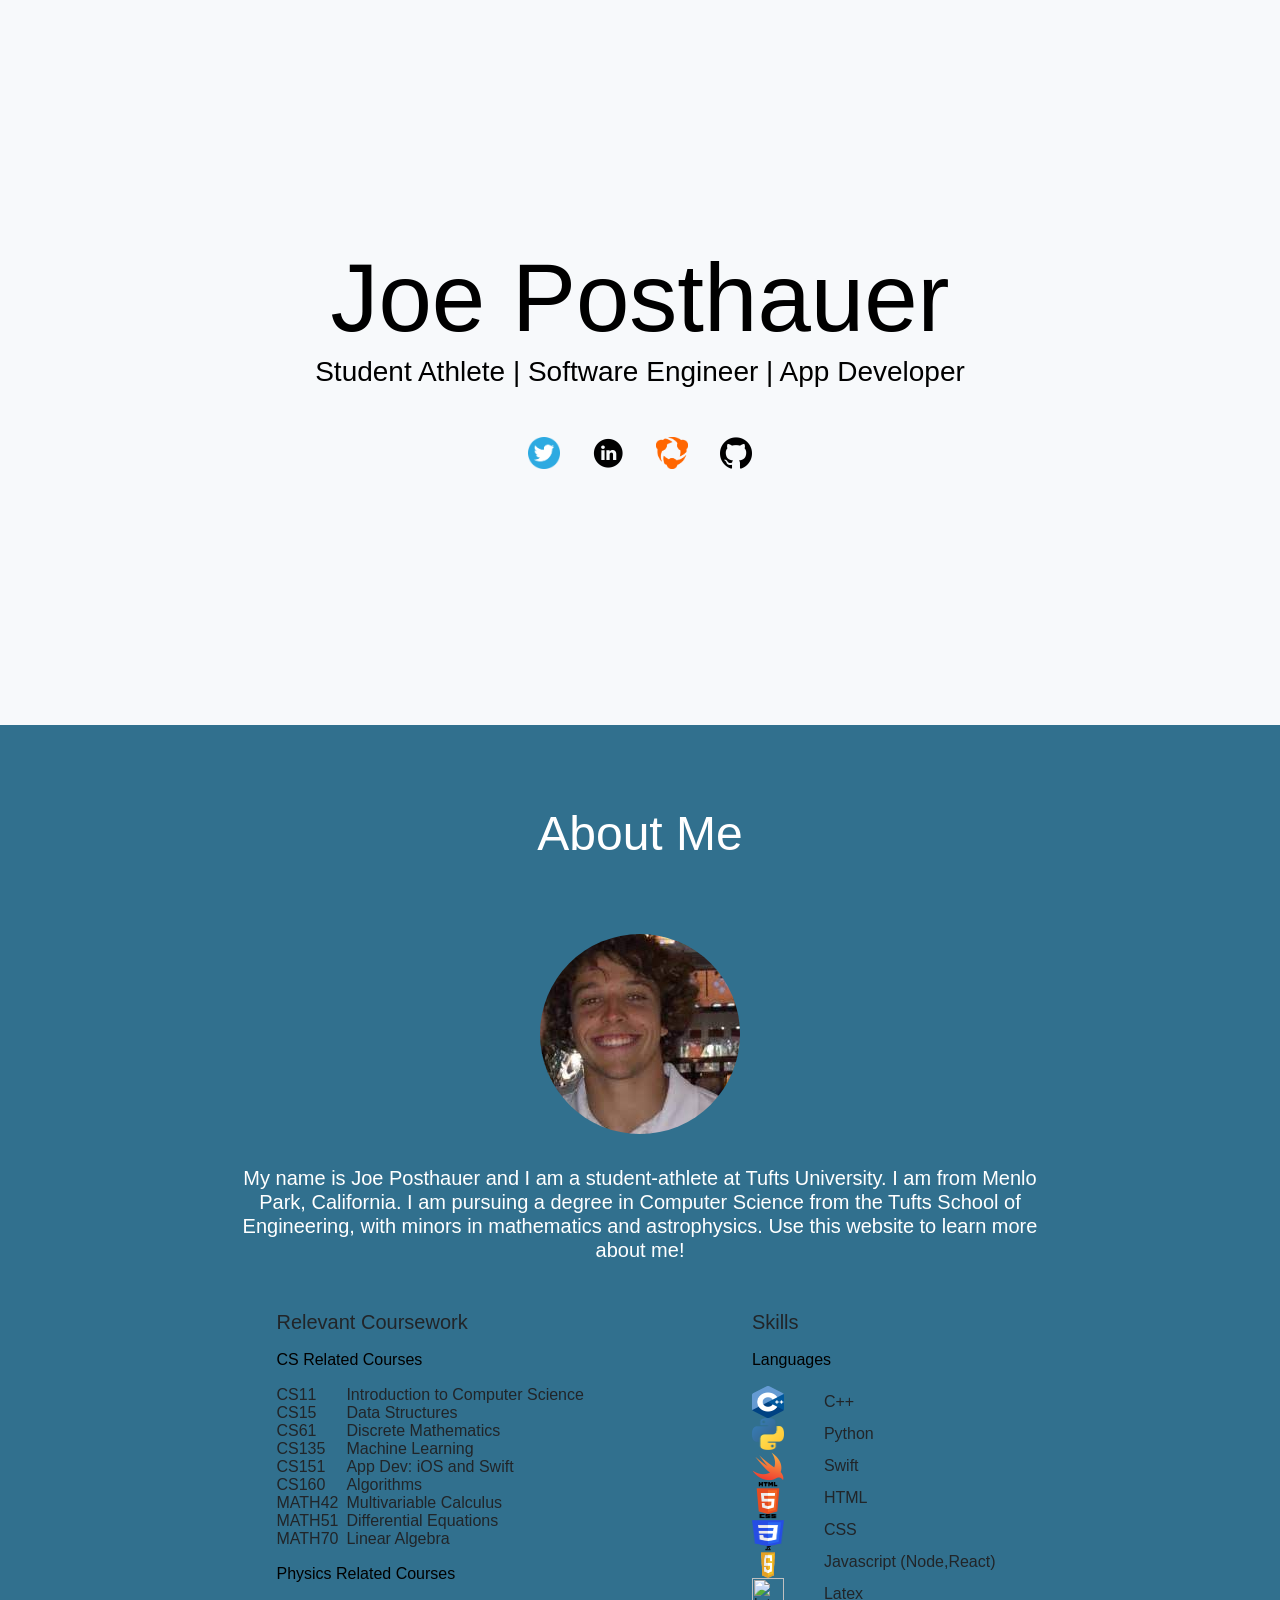
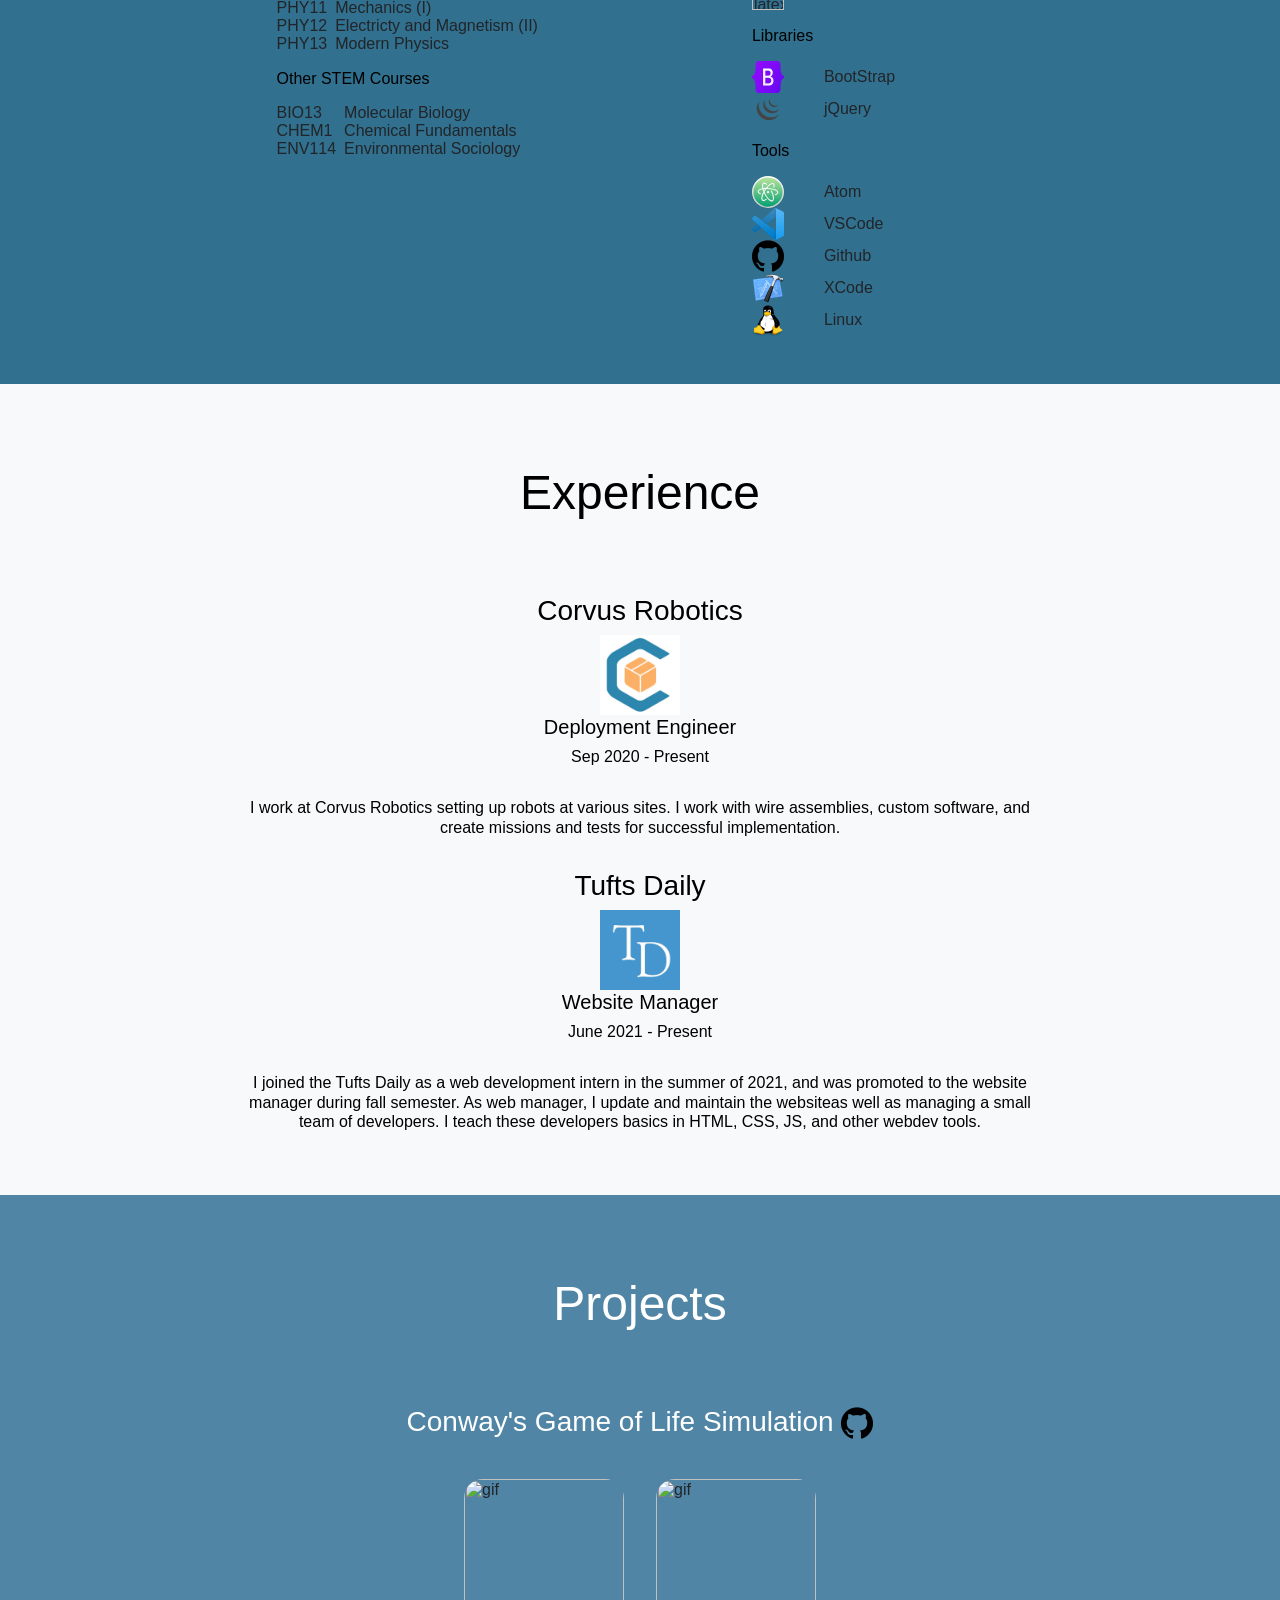
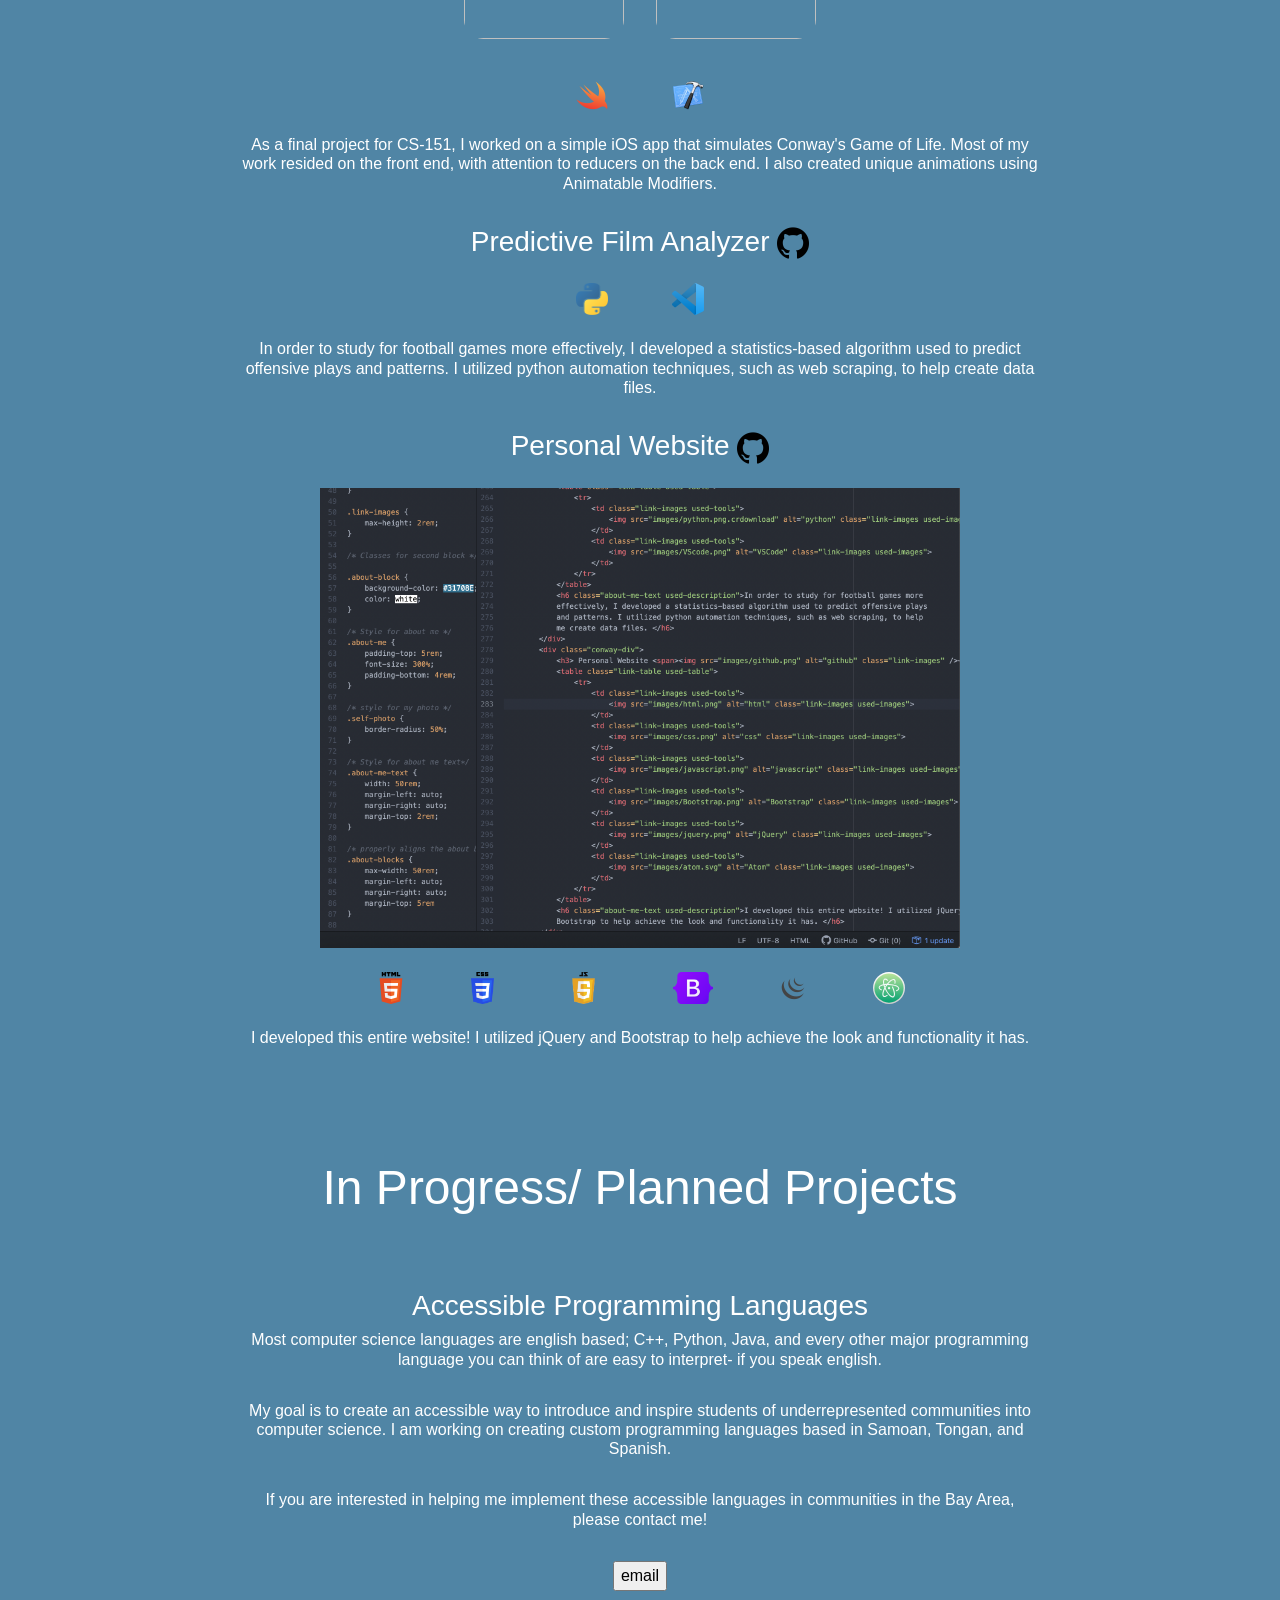
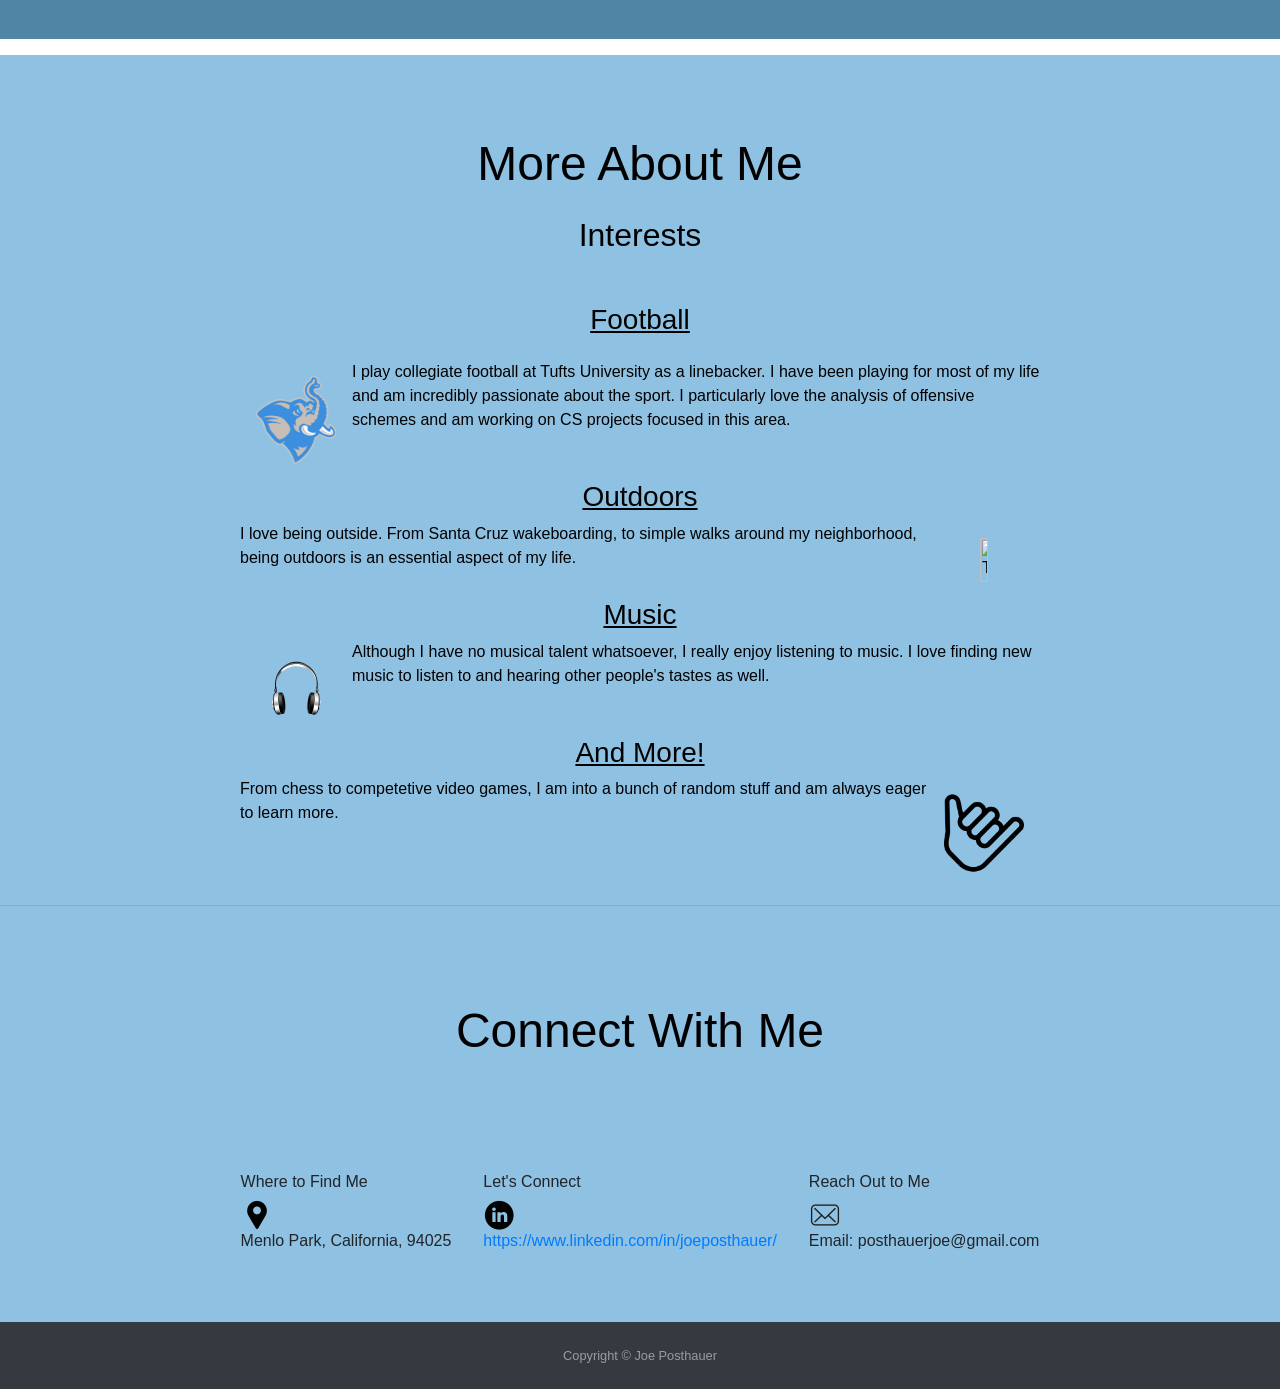
==== commit 0bc891b0: "Images update" ====
--- a/index.html
+++ b/index.html
@@ -20,9 +20,9 @@
             <table class="link-table">
                 <tr>
                     <td><a href="https://twitter.com/joeposthauer?lang=en" target="_blank"><img src="Images/TwitterLogo.png" alt="Twitter" class="link-images" /></a></td>
-                    <td><a href="https://www.linkedin.com/in/joe-posthauer-421b0819a/" target="_blank"><img src="images/LinkedinLogo.png" alt="Linkedin" class="link-images" /></a></td>
-                    <td><a href="https://www.hudl.com/profile/7655467/joe-posthauer/highlights" target="_blank"><img src="images/hudl.png" alt="Hudl" class="link-images" /></a></td>
-                    <td><a href="https://github.com/joeposthauer" target="_blank"><img src="images/github.png" alt="Github" class="link-images" /></a></td>
+                    <td><a href="https://www.linkedin.com/in/joe-posthauer-421b0819a/" target="_blank"><img src="Images/LinkedinLogo.png" alt="Linkedin" class="link-images" /></a></td>
+                    <td><a href="https://www.hudl.com/profile/7655467/joe-posthauer/highlights" target="_blank"><img src="Images/hudl.png" alt="Hudl" class="link-images" /></a></td>
+                    <td><a href="https://github.com/joeposthauer" target="_blank"><img src="Images/github.png" alt="Github" class="link-images" /></a></td>
                 </tr>
             </table>
 
@@ -118,70 +118,70 @@
                         <table>
                             <tr>
                                 <td class="td-align td-images-space">
-                                    <img src="images/cplus.png" alt="C++" class="td-images">
+                                    <img src="Images/cplus.png" alt="C++" class="td-images">
                                 </td>
                                 <td class="td-align">C++</td>
                             </tr>
                             <tr>
-                                <td class="td-align td-images-space"><img src="images/python.png.crdownload" alt="python" class="td-images"></td>
+                                <td class="td-align td-images-space"><img src="Images/python.png.crdownload" alt="python" class="td-images"></td>
 
                                 <td class="td-align">Python</td>
                             </tr>
                             <tr>
-                                <td class="td-align td-images-space"><img src="images/swift.png" alt="swift" class="td-images"></td>
+                                <td class="td-align td-images-space"><img src="Images/swift.png" alt="swift" class="td-images"></td>
 
                                 <td class="td-align">Swift</td>
                             </tr>
                             <tr>
-                                <td class="td-align td-images-space"><img src="images/html.png" alt="html" class="td-images"></td>
+                                <td class="td-align td-images-space"><img src="Images/html.png" alt="html" class="td-images"></td>
 
                                 <td class="td-align">HTML</td>
                             </tr>
                             <tr>
-                                <td class="td-align td-images-space"><img src="images/css.png" alt="css" class="td-images"></td>
+                                <td class="td-align td-images-space"><img src="Images/css.png" alt="css" class="td-images"></td>
 
                                 <td class="td-align">CSS</td>
                             </tr>
                             <tr>
-                                <td class="td-align td-images-space"><img src="images/javascript.png" alt="javascript" class="td-images"></td>
+                                <td class="td-align td-images-space"><img src="Images/javascript.png" alt="javascript" class="td-images"></td>
                                 <td class="td-align">Javascript (Node,React)</td>
                             </tr>
                             <tr>
-                                <td class="td-align td-images-space"><img src="images/latex.png" alt="latex" class="td-images"></td>
+                                <td class="td-align td-images-space"><img src="Images/latex.png" alt="latex" class="td-images"></td>
                                 <td class="td-align">Latex</td>
                             </tr>
                         </table>
                         <h6 class="skill-titles">Libraries</h6>
                         <table>
                             <tr>
-                                <td class="td-align td-images-space"><img src="images/Bootstrap.png" alt="Bootstrap" class="td-images"></td>
+                                <td class="td-align td-images-space"><img src="Images/Bootstrap.png" alt="Bootstrap" class="td-images"></td>
                                 <td class="td-align">BootStrap</td>
                             </tr>
                             <tr>
-                                <td class="td-align td-images-space"><img src="images/jquery.png" alt="jquery" class="td-images"></td>
+                                <td class="td-align td-images-space"><img src="Images/jquery.png" alt="jquery" class="td-images"></td>
                                 <td class="td-align">jQuery</td>
                             </tr>
                         </table>
                         <h6 class="skill-titles">Tools</h6>
                         <table>
                             <tr>
-                                <td class="td-align td-images-space"><img src="images/atom.svg" alt="atom" class="td-images"></td>
+                                <td class="td-align td-images-space"><img src="Images/atom.svg" alt="atom" class="td-images"></td>
                                 <td class="td-align">Atom</td>
                             </tr>
                             <tr>
-                                <td class="td-align td-images-space"><img src="images/VScode.png" alt="VSCode" class="td-images"></td>
+                                <td class="td-align td-images-space"><img src="Images/VScode.png" alt="VSCode" class="td-images"></td>
                                 <td class="td-align">VSCode</td>
                             </tr>
                             <tr>
-                                <td class="td-align td-images-space"><img src="images/github.png" alt="github" class="td-images"></td>
+                                <td class="td-align td-images-space"><img src="Images/github.png" alt="github" class="td-images"></td>
                                 <td class="td-align">Github</td>
                             </tr>
                             <tr>
-                                <td class="td-align td-images-space"><img src="images/xcode.png" alt="xcode" class="td-images"></td>
+                                <td class="td-align td-images-space"><img src="Images/xcode.png" alt="xcode" class="td-images"></td>
                                 <td class="td-align">XCode</td>
                             </tr>
                             <tr>
-                                <td class="td-align td-images-space"><img src="images/linux.png.crdownload" alt="linux" class="td-images"></td>
+                                <td class="td-align td-images-space"><img src="Images/linux.png.crdownload" alt="linux" class="td-images"></td>
                                 <td class="td-align">Linux</td>
                             </tr>
                         </table>
@@ -198,7 +198,7 @@
         <h1 class="about-me">Experience</h1>
         <div class="conway-div">
             <h3>Corvus Robotics</h3>
-            <img src="images/Corvus.jpg" alt="Corvus Robotics" class="company-images">
+            <img src="Images/Corvus.jpg" alt="Corvus Robotics" class="company-images">
             <h5>Deployment Engineer</h5>
             <h6 class="about-me-text used-description">Sep 2020 - Present</h6>
             <h6 class="about-me-text used-description"> I work at Corvus Robotics setting up
@@ -207,7 +207,7 @@
         </div>
         <div class="conway-div">
             <h3>Tufts Daily</h3>
-            <img src="images/TuftsDaily.jpg" alt="Tufts Daily" class="company-images">
+            <img src="Images/TuftsDaily.jpg" alt="Tufts Daily" class="company-images">
             <h5>Website Manager</h5>
             <h6 class="about-me-text used-description">June 2021 - Present</h6>
             <h6 class="about-me-text used-description1 used-description"> I joined the Tufts Daily as a web development intern in the summer of 2021,
@@ -219,20 +219,20 @@
     <div class="projects-block text-center">
         <h1 class="about-me">Projects</h1>
         <div class="conway-div">
-            <h3>Conway's Game of Life Simulation <span><img src="images/github.png" alt="github" class="link-images" /></span></h3>
+            <h3>Conway's Game of Life Simulation <span><img src="Images/github.png" alt="github" class="link-images" /></span></h3>
             <table class="link-table used-table">
                 <tr>
-                    <td><img src="images/Hnet-image.gif" alt="gif" class="conway-gif"></td>
-                    <td><img src="images/Hnet-image2.gif" alt="gif" class="conway-gif" loop=1></td>
+                    <td><img src="Images/Hnet-image.gif" alt="gif" class="conway-gif"></td>
+                    <td><img src="Images/Hnet-image2.gif" alt="gif" class="conway-gif" loop=1></td>
                 </tr>
             </table>
             <table class="link-table used-table">
                 <tr>
                     <td class="link-images used-tools">
-                        <img src="images/swift.png" alt="swift" class="link-images used-images">
-                    </td>
-                    <td class="link-images used-tools">
-                        <img src="images/xcode.png" alt="xcode" class="link-images used-images">
+                        <img src="Images/swift.png" alt="swift" class="link-images used-images">
+                    </td>
+                    <td class="link-images used-tools">
+                        <img src="Images/xcode.png" alt="xcode" class="link-images used-images">
                     </td>
                 </tr>
             </table>
@@ -241,14 +241,14 @@
                 I also created unique animations using Animatable Modifiers. </h6>
         </div>
         <div class="conway-div">
-            <h3> Predictive Film Analyzer <span><img src="images/github.png" alt="github" class="link-images" /></span></h3>
+            <h3> Predictive Film Analyzer <span><img src="Images/github.png" alt="github" class="link-images" /></span></h3>
             <table class="link-table used-table">
                 <tr>
                     <td class="link-images used-tools">
-                        <img src="images/python.png.crdownload" alt="python" class="link-images used-images">
-                    </td>
-                    <td class="link-images used-tools">
-                        <img src="images/VScode.png" alt="VSCode" class="link-images used-images">
+                        <img src="Images/python.png.crdownload" alt="python" class="link-images used-images">
+                    </td>
+                    <td class="link-images used-tools">
+                        <img src="Images/VScode.png" alt="VSCode" class="link-images used-images">
                     </td>
                 </tr>
             </table>
@@ -258,27 +258,27 @@
                  create data files. </h6>
         </div>
         <div class="conway-div">
-            <h3> Personal Website <span><img src="images/github.png" alt="github" class="link-images" /></span></h3>
-            <img src="images/PW.png" alt="image" class="website-image">
+            <h3> Personal Website <span><img src="Images/github.png" alt="github" class="link-images" /></span></h3>
+            <img src="Images/PW.png" alt="image" class="website-image">
             <table class="link-table used-table">
                 <tr>
                     <td class="link-images used-tools">
-                        <img src="images/html.png" alt="html" class="link-images used-images">
-                    </td>
-                    <td class="link-images used-tools">
-                        <img src="images/css.png" alt="css" class="link-images used-images">
-                    </td>
-                    <td class="link-images used-tools">
-                        <img src="images/javascript.png" alt="javascript" class="link-images used-images">
-                    </td>
-                    <td class="link-images used-tools">
-                        <img src="images/Bootstrap.png" alt="Bootstrap" class="link-images used-images">
-                    </td>
-                    <td class="link-images used-tools">
-                        <img src="images/jquery.png" alt="jQuery" class="link-images used-images">
-                    </td>
-                    <td class="link-images used-tools">
-                        <img src="images/atom.svg" alt="Atom" class="link-images used-images">
+                        <img src="Images/html.png" alt="html" class="link-images used-images">
+                    </td>
+                    <td class="link-images used-tools">
+                        <img src="Images/css.png" alt="css" class="link-images used-images">
+                    </td>
+                    <td class="link-images used-tools">
+                        <img src="Images/javascript.png" alt="javascript" class="link-images used-images">
+                    </td>
+                    <td class="link-images used-tools">
+                        <img src="Images/Bootstrap.png" alt="Bootstrap" class="link-images used-images">
+                    </td>
+                    <td class="link-images used-tools">
+                        <img src="Images/jquery.png" alt="jQuery" class="link-images used-images">
+                    </td>
+                    <td class="link-images used-tools">
+                        <img src="Images/atom.svg" alt="Atom" class="link-images used-images">
                     </td>
                 </tr>
             </table>
@@ -314,7 +314,7 @@
 
         <h3 class="about-title">Football</h3>
         <div class="media about-blocks first-about-block" id="interests">
-            <img src="images/Tufts_Jumbos_logo.png" alt="Tufts Logo" class="d-flex align-self-center about-images">
+            <img src="Images/Tufts_Jumbos_logo.png" alt="Tufts Logo" class="d-flex align-self-center about-images">
             <div class="media-body">
 
                 <h6 class="about-pg">I play collegiate football at Tufts University as a linebacker. I have been playing for most of my life
@@ -332,11 +332,11 @@
                 <h6 class="about-pg">I love being outside. From Santa Cruz wakeboarding, to simple walks
                     around my neighborhood, being outdoors is an essential aspect of my life.</h6>
             </div>
-            <img src="images/tree.png" alt="Tree" class="d-flex align-self-center about-images">
+            <img src="Images/tree.png" alt="Tree" class="d-flex align-self-center about-images">
         </div>
         <h3 class="about-title">Music</h3>
         <div class="media about-blocks">
-            <img src="images/headphones1.png" alt="headphones" class="d-flex align-self-center about-images">
+            <img src="Images/headphones1.png" alt="headphones" class="d-flex align-self-center about-images">
             <div class="media-body">
 
                 <h6 class="about-pg">Although I have no musical talent whatsoever, I really enjoy
@@ -352,7 +352,7 @@
                 <h6 class="about-pg"> From chess to competetive video games, I am into a bunch
                     of random stuff and am always eager to learn more. </h6>
             </div>
-            <img src="images/cool.png" alt="cool" class="d-flex align-self-center about-images">
+            <img src="Images/cool.png" alt="cool" class="d-flex align-self-center about-images">
         </div>
 
         <div class="contact">
@@ -362,17 +362,17 @@
                 <tr>
                     <td>
                         <h6>Where to Find Me</h6>
-                        <img src="images/location.png" alt="Location" class="link-images"/>
+                        <img src="Images/location.png" alt="Location" class="link-images"/>
                         <h6>Menlo Park, California, 94025</h6>
                     </td>
                     <td>
                         <h6>Let's Connect</h6>
-                        <a href="https://www.linkedin.com/in/joeposthauer/" target="_blank"><img src="images/LinkedinLogo.png" alt="Linkedin" class="link-images"/></a>
+                        <a href="https://www.linkedin.com/in/joeposthauer/" target="_blank"><img src="Images/LinkedinLogo.png" alt="Linkedin" class="link-images"/></a>
                         <a href="https://www.linkedin.com/in/joeposthauer/" target="_blank"><h6>https://www.linkedin.com/in/joeposthauer/</h6></a>
                     </td>
                     <td>
                         <h6>Reach Out to Me</h6>
-                        <img src="images/mail.png" alt="Mail" class="link-images"/>
+                        <img src="Images/mail.png" alt="Mail" class="link-images"/>
                         <h6>Email: posthauerjoe@gmail.com</h6>
                     </td>
                 </tr>
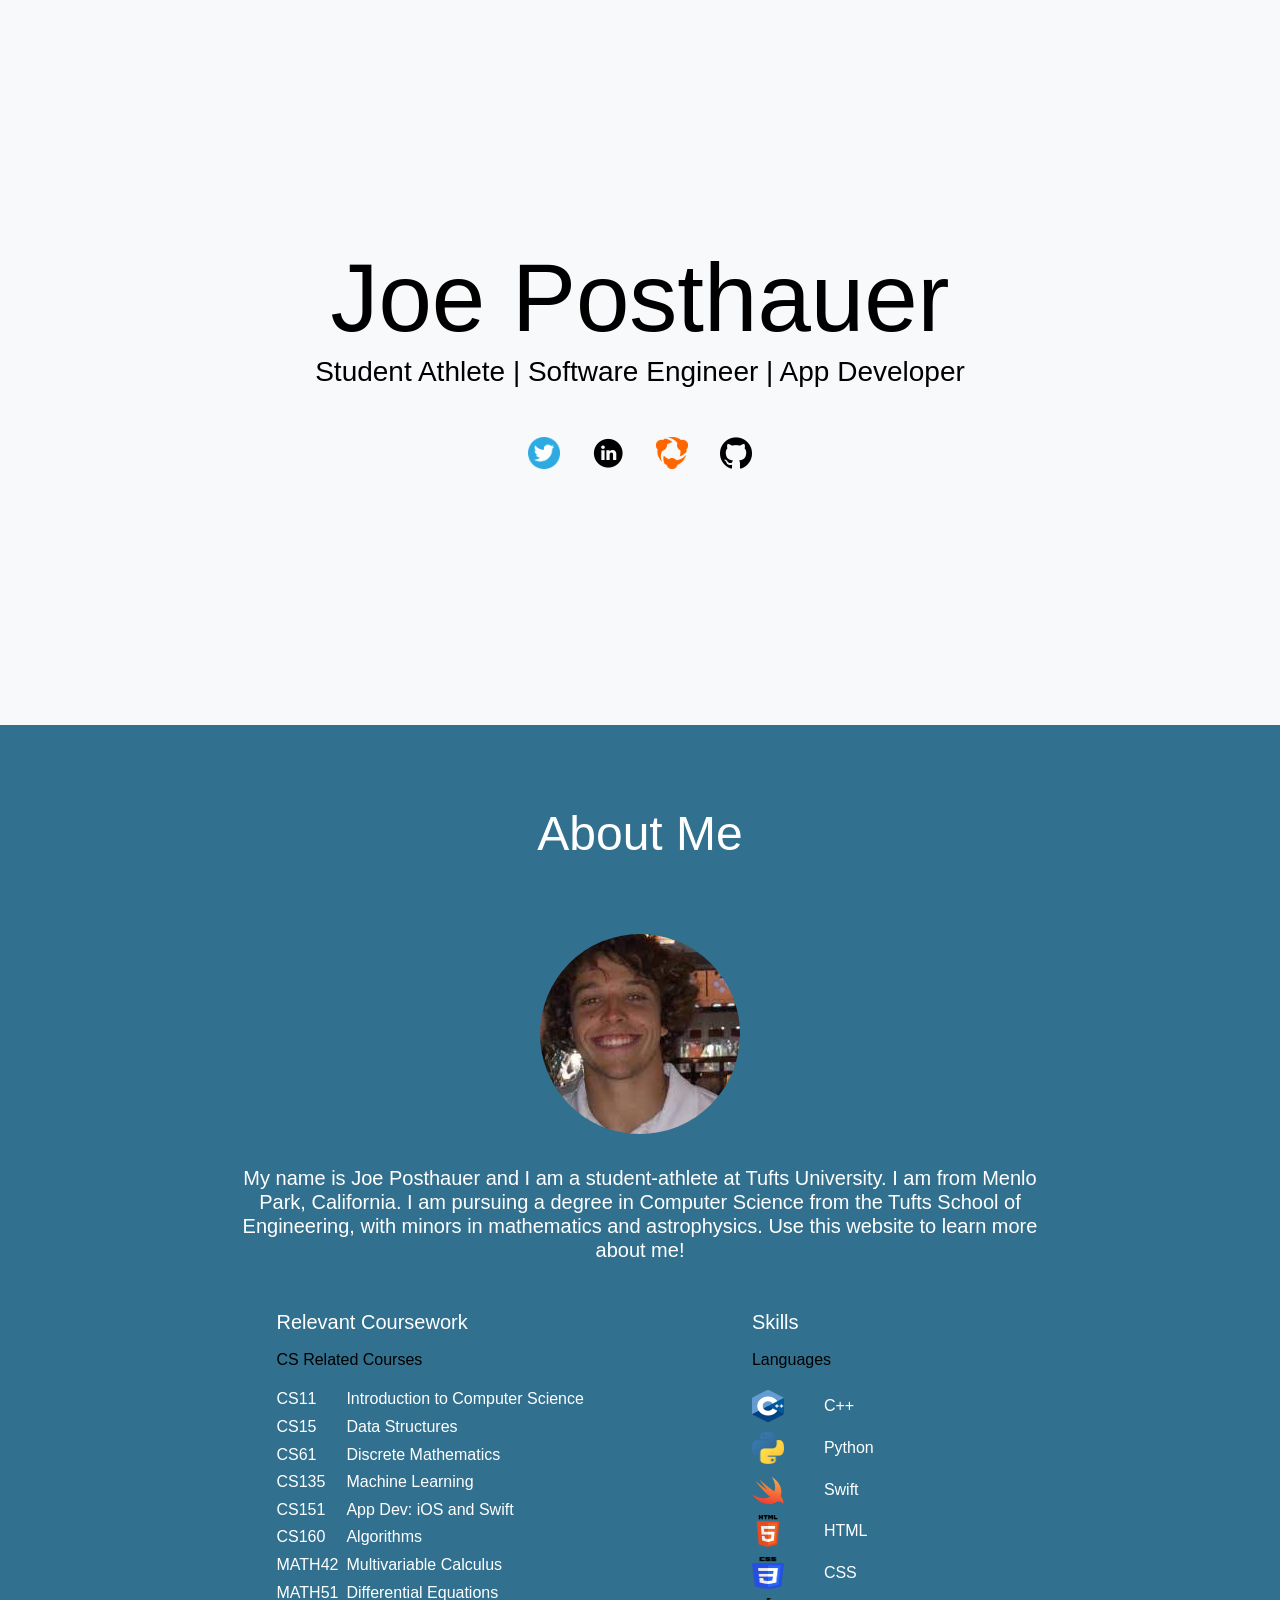
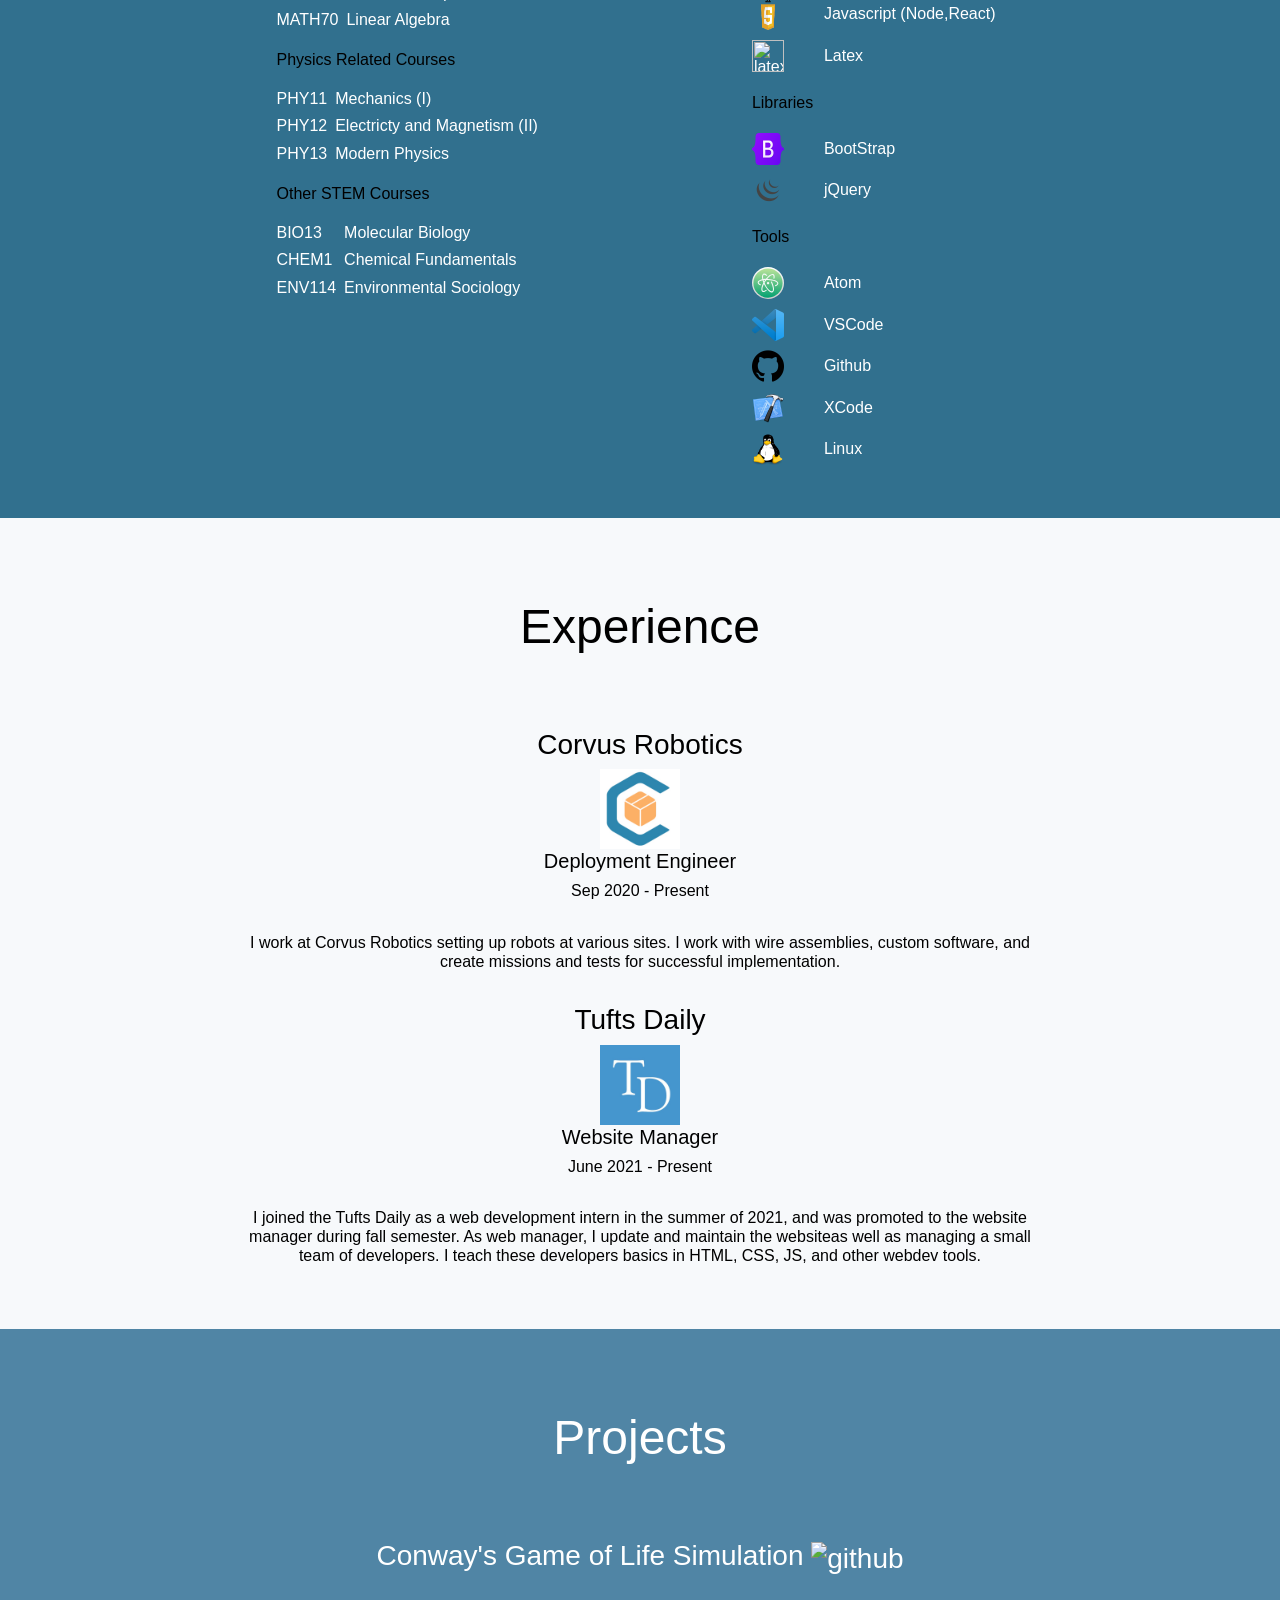
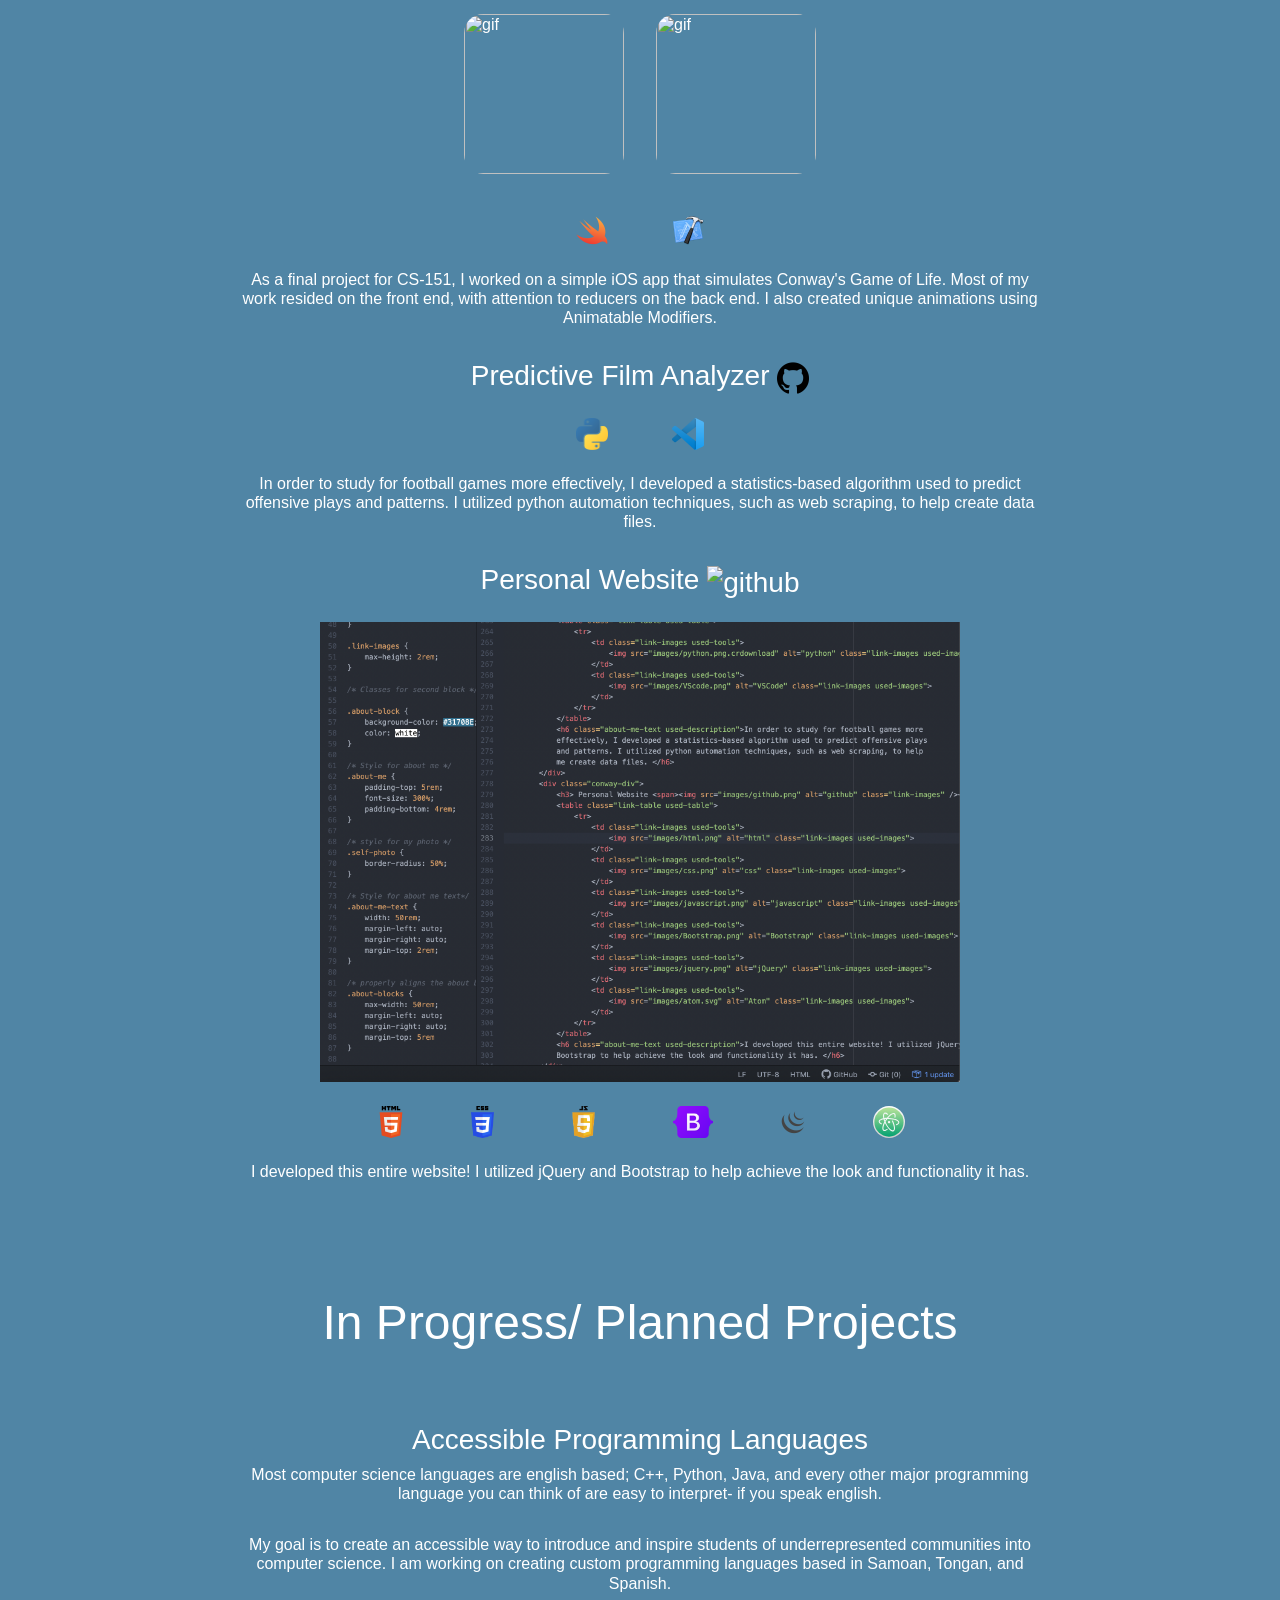
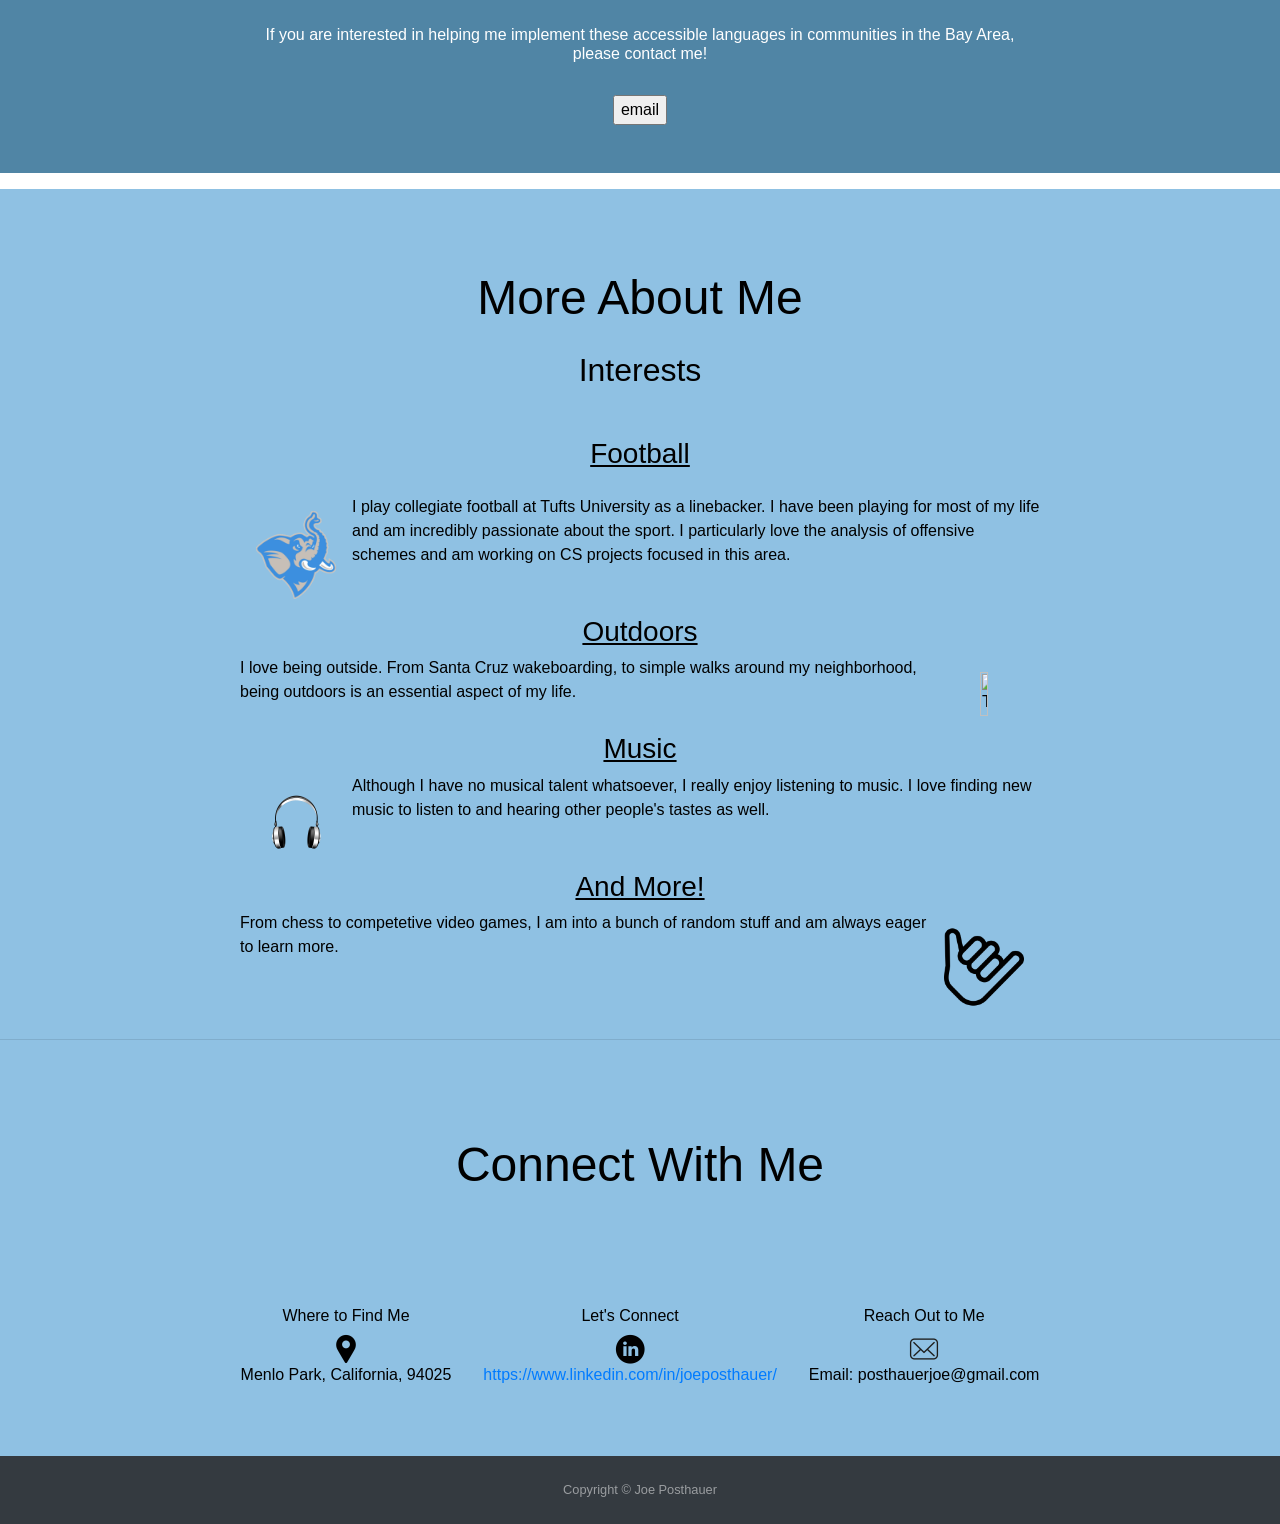
==== commit b54e7553: "Update index.html" ====
--- a/index.html
+++ b/index.html
@@ -1,4 +1,3 @@
-
 <html lang="en" dir="ltr">
 
 <head>
@@ -219,7 +218,7 @@
     <div class="projects-block text-center">
         <h1 class="about-me">Projects</h1>
         <div class="conway-div">
-            <h3>Conway's Game of Life Simulation <span><img src="Images/github.png" alt="github" class="link-images" /></span></h3>
+            <h3>Conway's Game of Life Simulation <span><img src="images/github.png" alt="github" class="link-images" /></span></h3>
             <table class="link-table used-table">
                 <tr>
                     <td><img src="Images/Hnet-image.gif" alt="gif" class="conway-gif"></td>
@@ -258,7 +257,7 @@
                  create data files. </h6>
         </div>
         <div class="conway-div">
-            <h3> Personal Website <span><img src="Images/github.png" alt="github" class="link-images" /></span></h3>
+            <h3> Personal Website <span><img src="images/github.png" alt="github" class="link-images" /></span></h3>
             <img src="Images/PW.png" alt="image" class="website-image">
             <table class="link-table used-table">
                 <tr>
@@ -358,7 +357,7 @@
         <div class="contact">
             <hr>
             <h1 class="about-me">Connect With Me</h1>
-            <table class="link-table">
+            <table class="link-table contact-table">
                 <tr>
                     <td>
                         <h6>Where to Find Me</h6>
--- a/style.css
+++ b/style.css
@@ -17,6 +17,10 @@
 
 td {
     padding: 1rem;
+}
+
+table {
+    color: white;
 }
 
 /* Classes for first block */
@@ -136,6 +140,8 @@
 .td-align {
     text-align: left;
     padding: 0;
+    padding-top: 0.3rem;
+    padding-bottom: 0.3rem;
     padding-right: 0.5rem;
 }
 
@@ -269,6 +275,11 @@
     padding-bottom: 1rem;
 }
 
+.contact-table {
+    color: black;
+    text-align: center;
+}
+
 /* IDs */
 
 #bt1 {
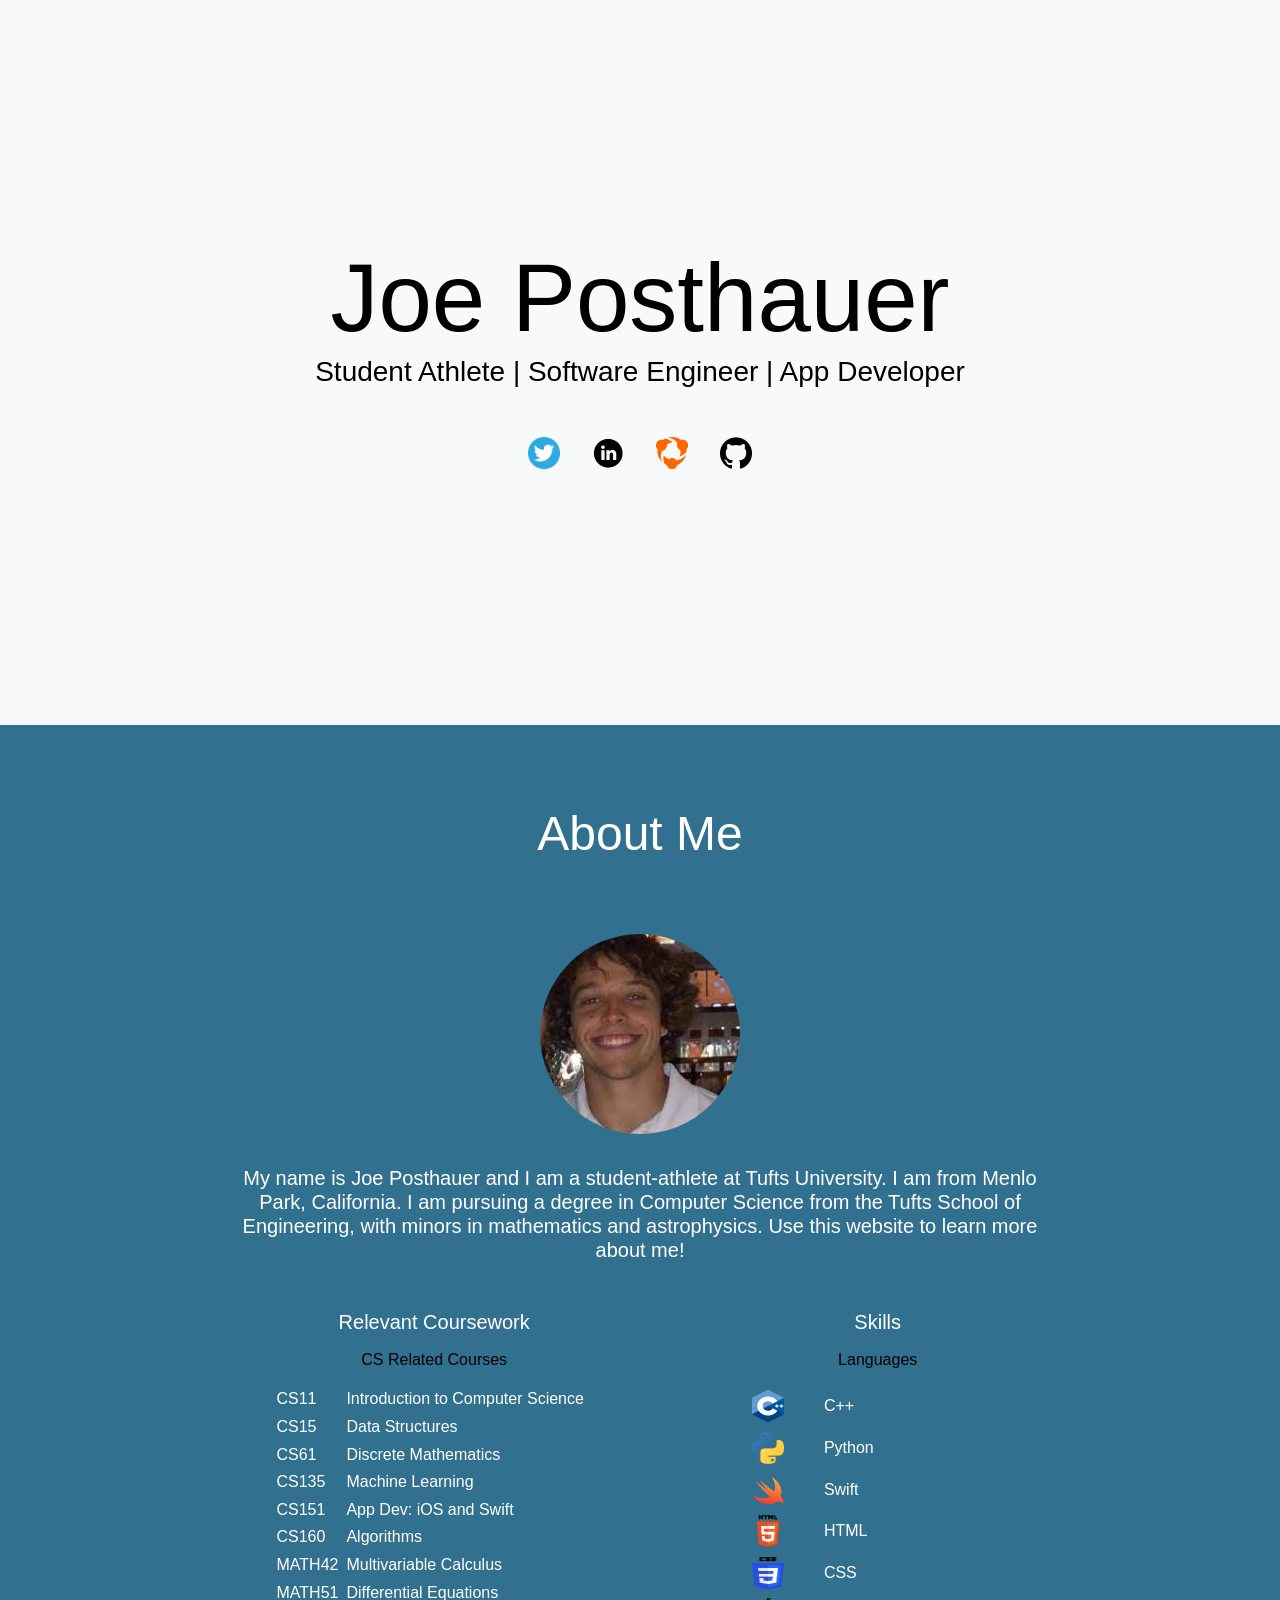
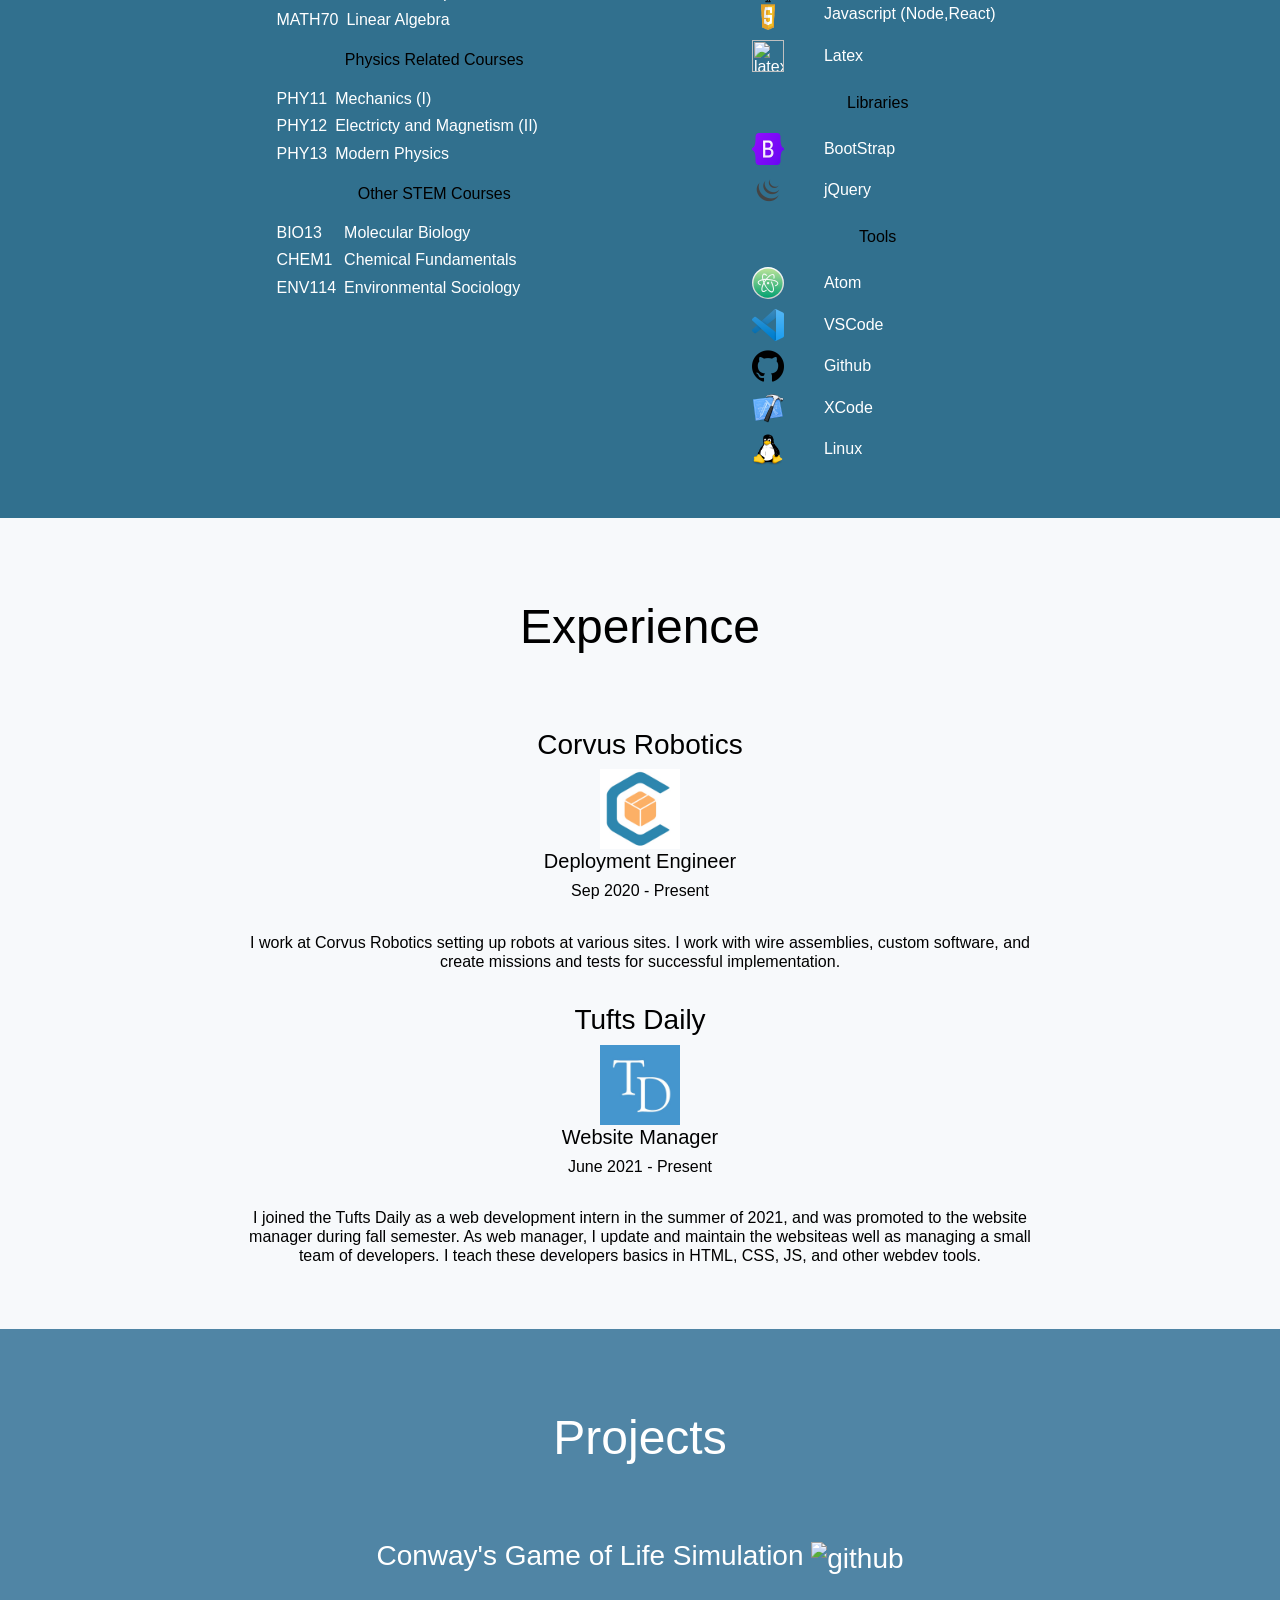
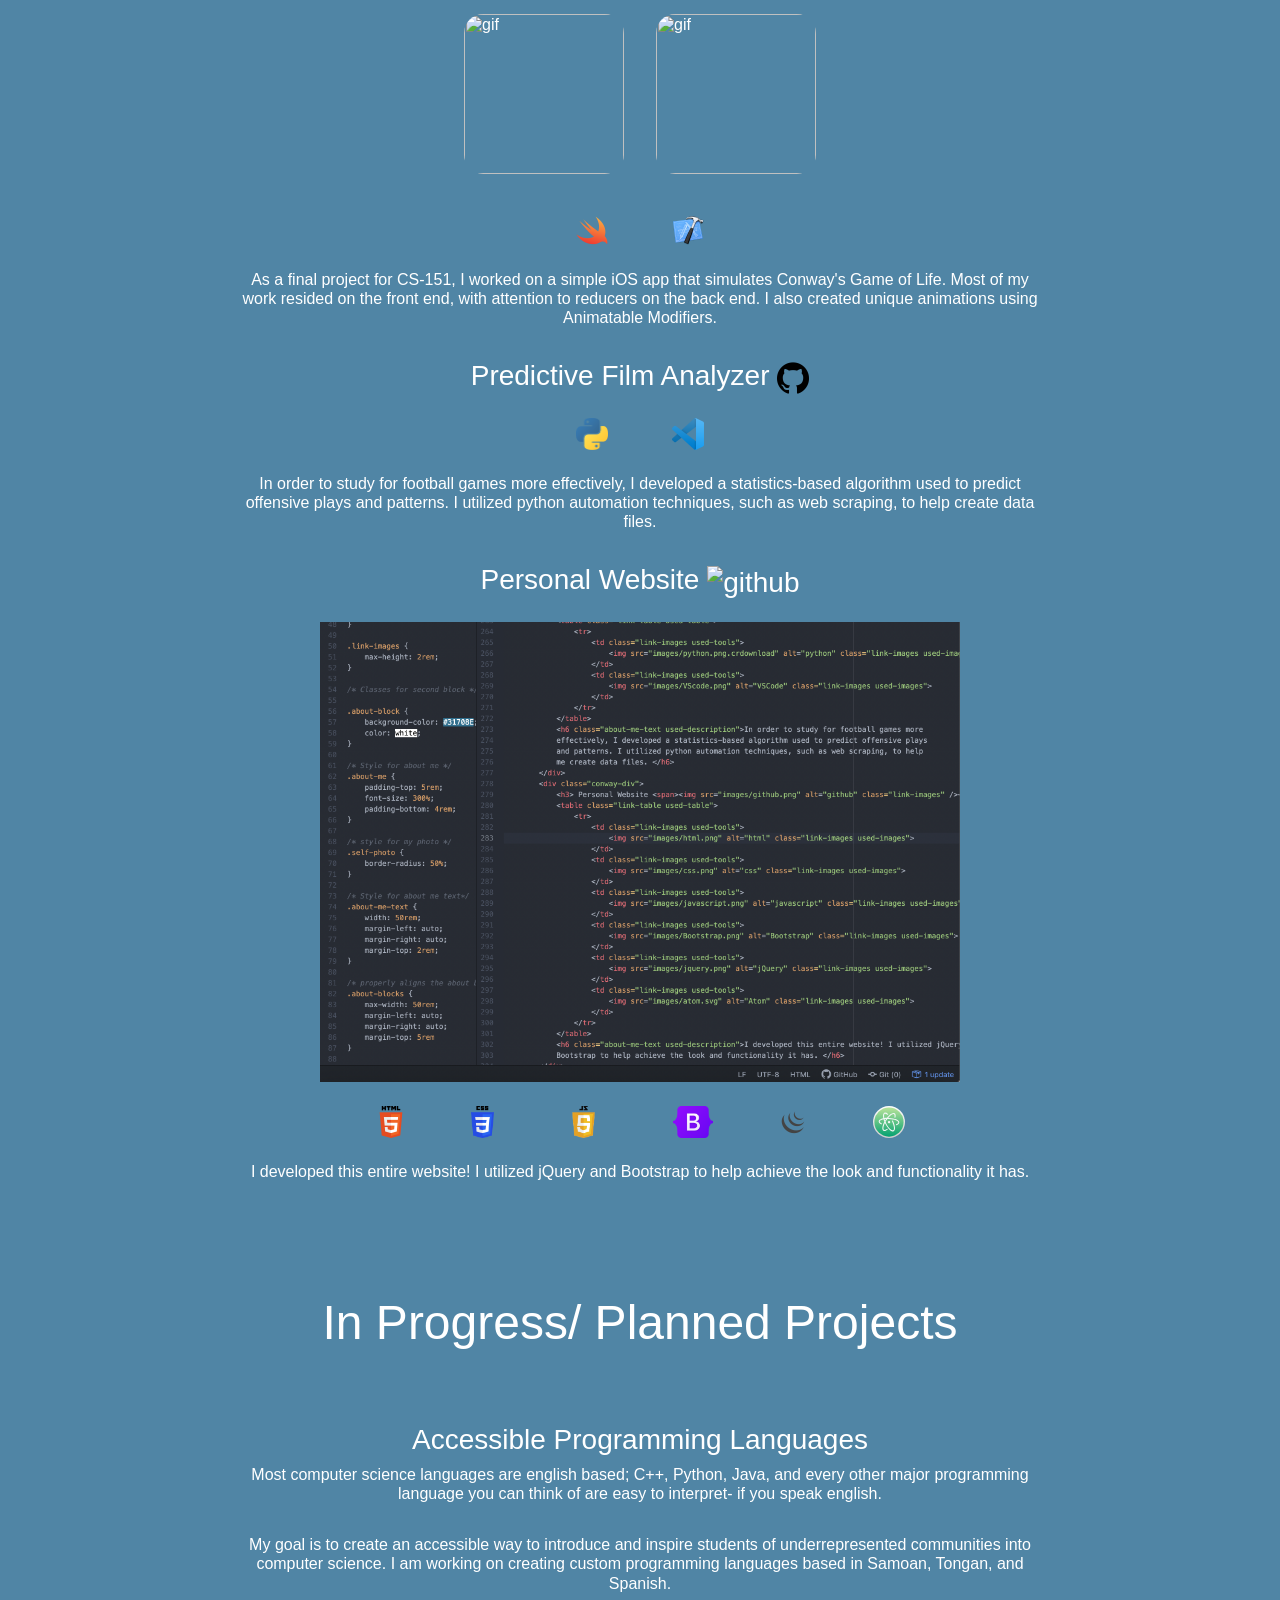
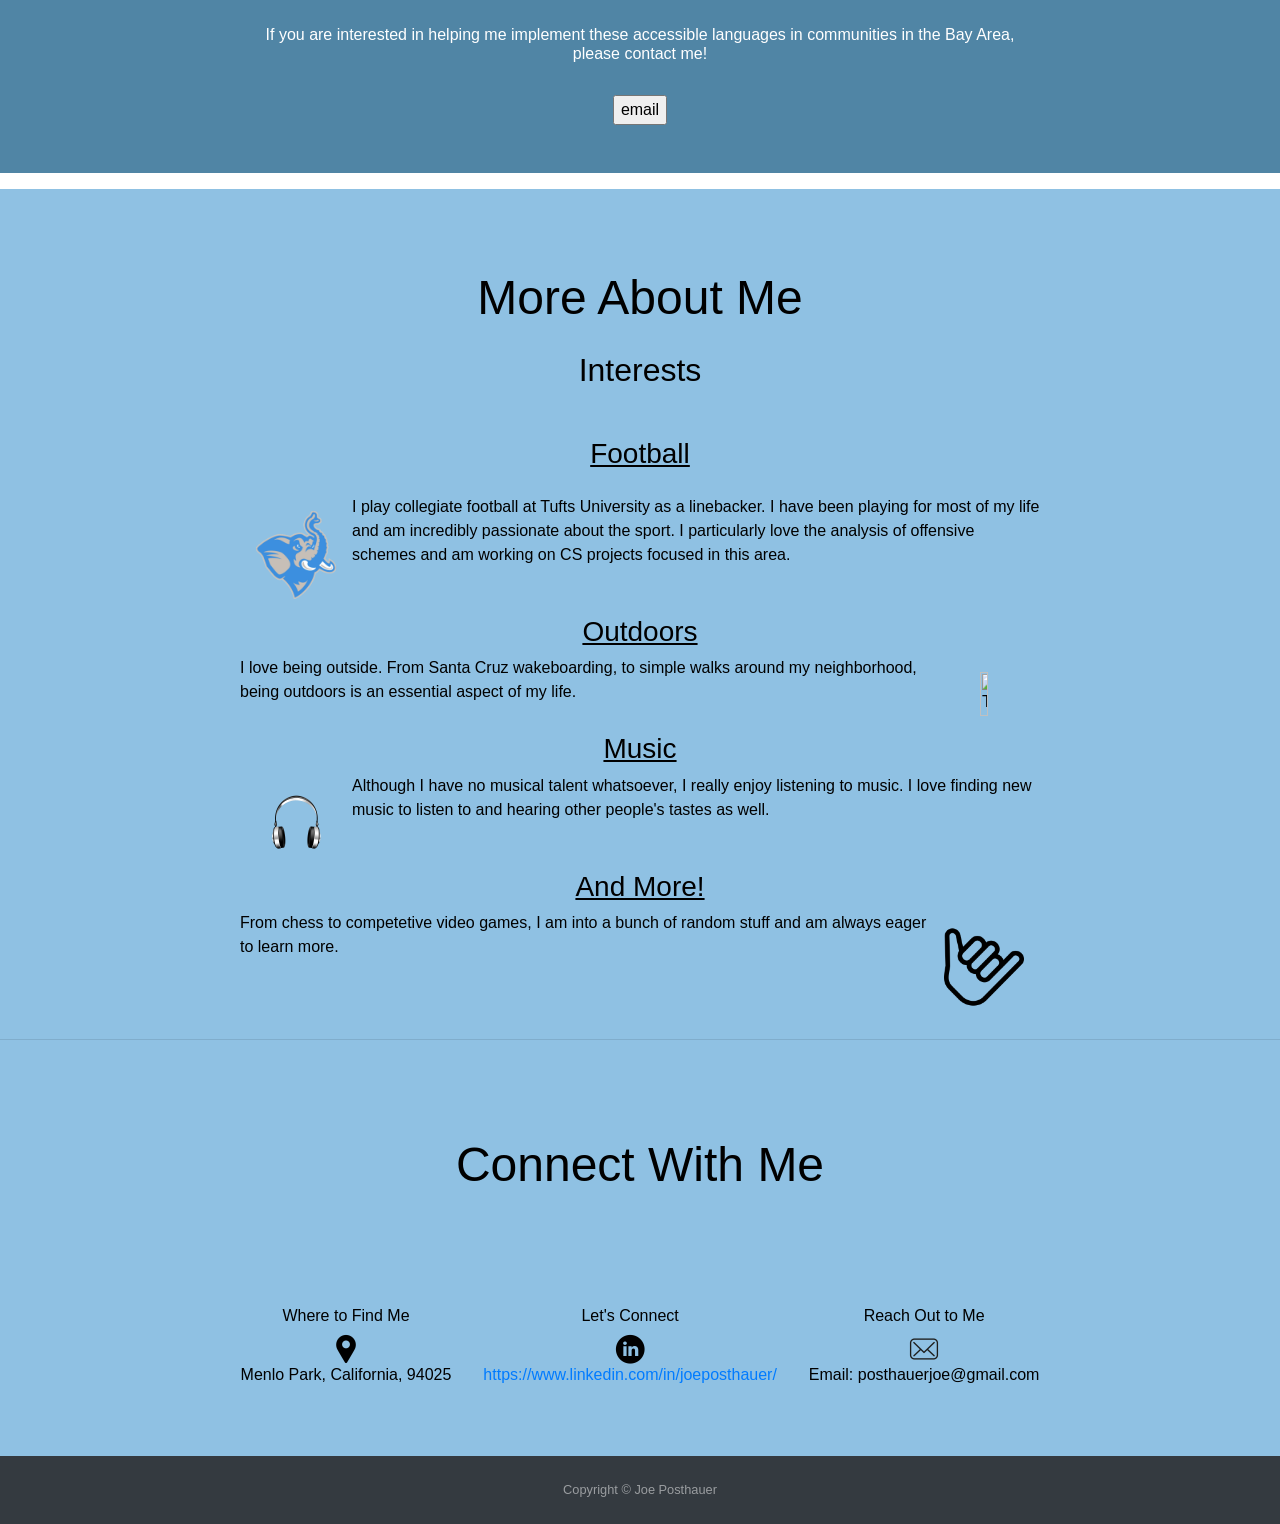
==== commit a11a38da: "Update index.html" ====
--- a/index.html
+++ b/index.html
@@ -40,7 +40,7 @@
             <table class="link-table">
                 <tr>
                     <td class="td-space td-align-top">
-                        <h5>Relevant Coursework</h5>
+                        <h5 class="skill-bigger-titles">Relevant Coursework</h5>
                         <h6 class="skill-titles">CS Related Courses</h6>
                         <table>
                             <tr>
@@ -112,7 +112,7 @@
                         </table>
                     </td>
                     <td class="td-space td-align-top">
-                        <h5>Skills</h5>
+                        <h5 class="skill-bigger-titles">Skills</h5>
                         <h6 class="skill-titles">Languages</h6>
                         <table>
                             <tr>
--- a/style.css
+++ b/style.css
@@ -156,6 +156,7 @@
     margin-top: 1rem;
     margin-bottom: 1rem;
     color: black;
+    text-align: center;
 }
 
 /* spacing out for imgs */
@@ -280,6 +281,9 @@
     text-align: center;
 }
 
+.skill-bigger-titles {
+    text-align: center;
+}
 /* IDs */
 
 #bt1 {
@@ -294,3 +298,4 @@
 #interests {
     padding-top: 1rem;
 }
+
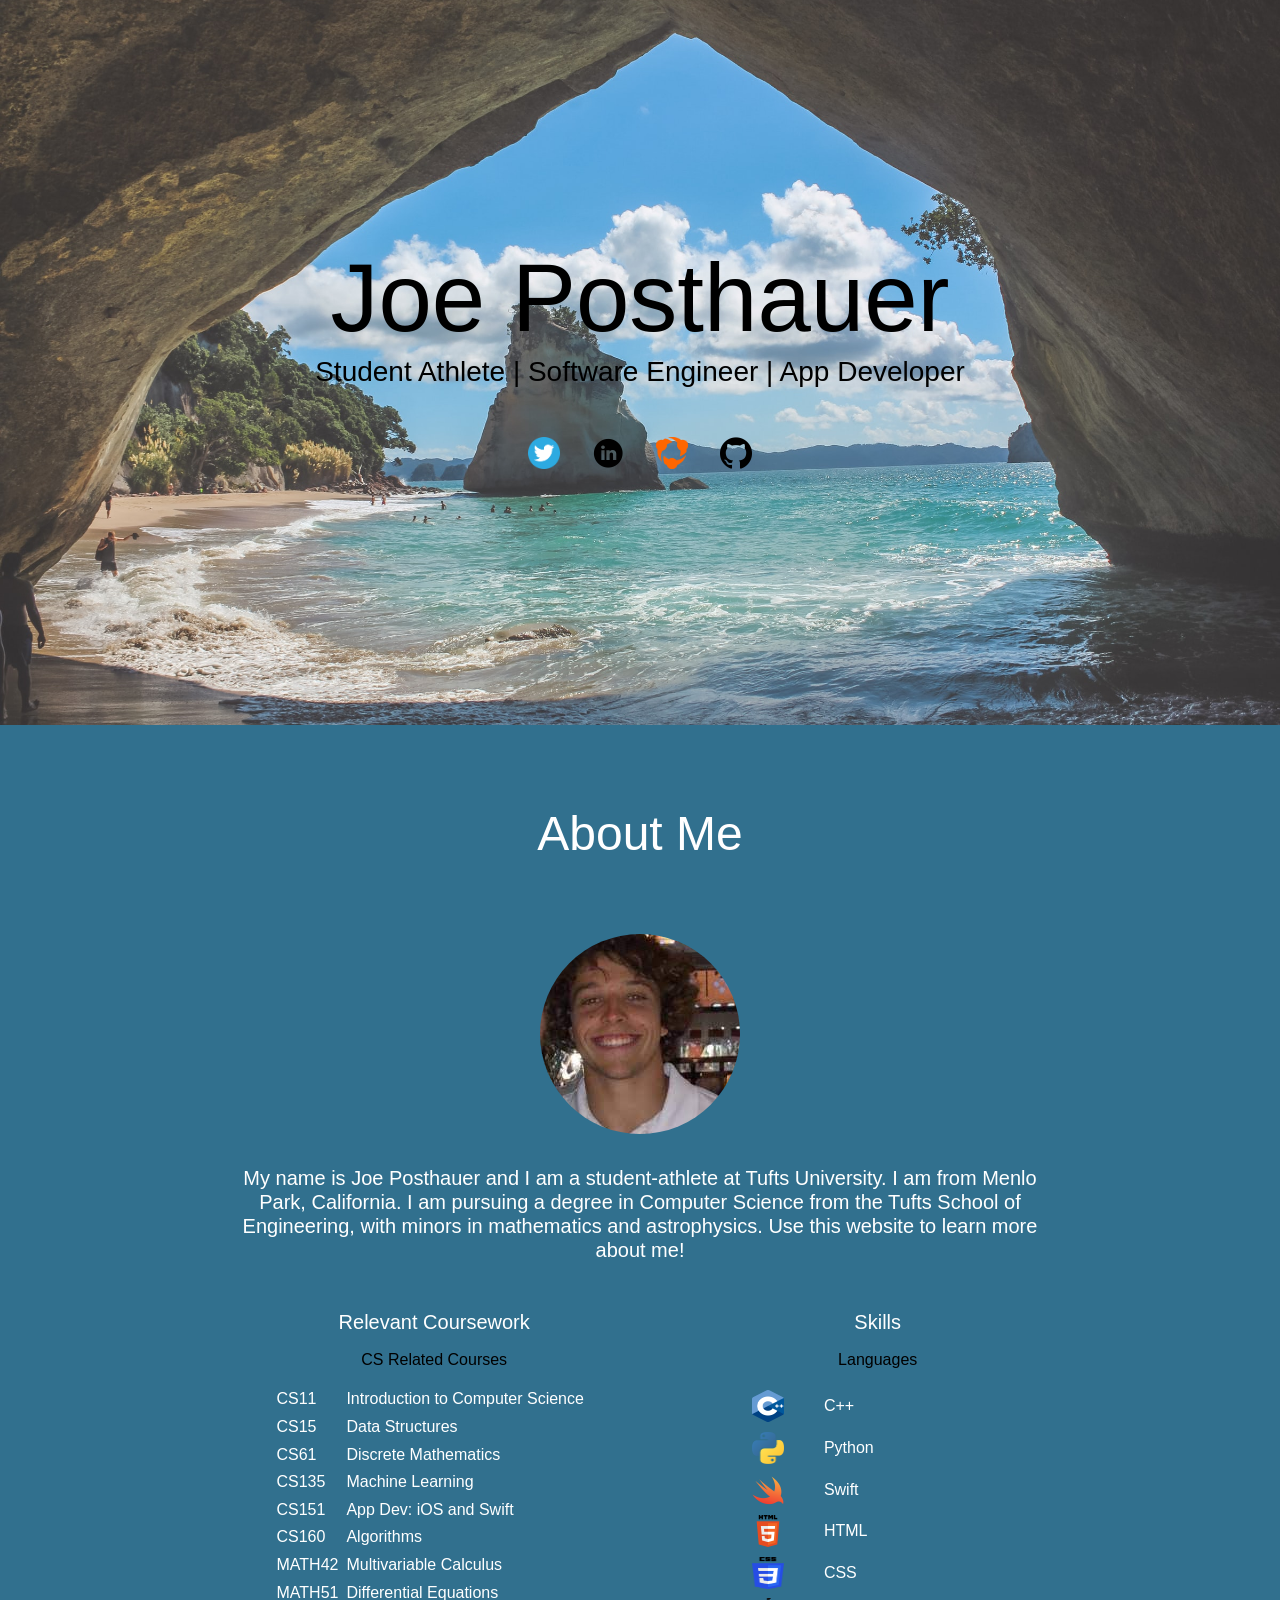
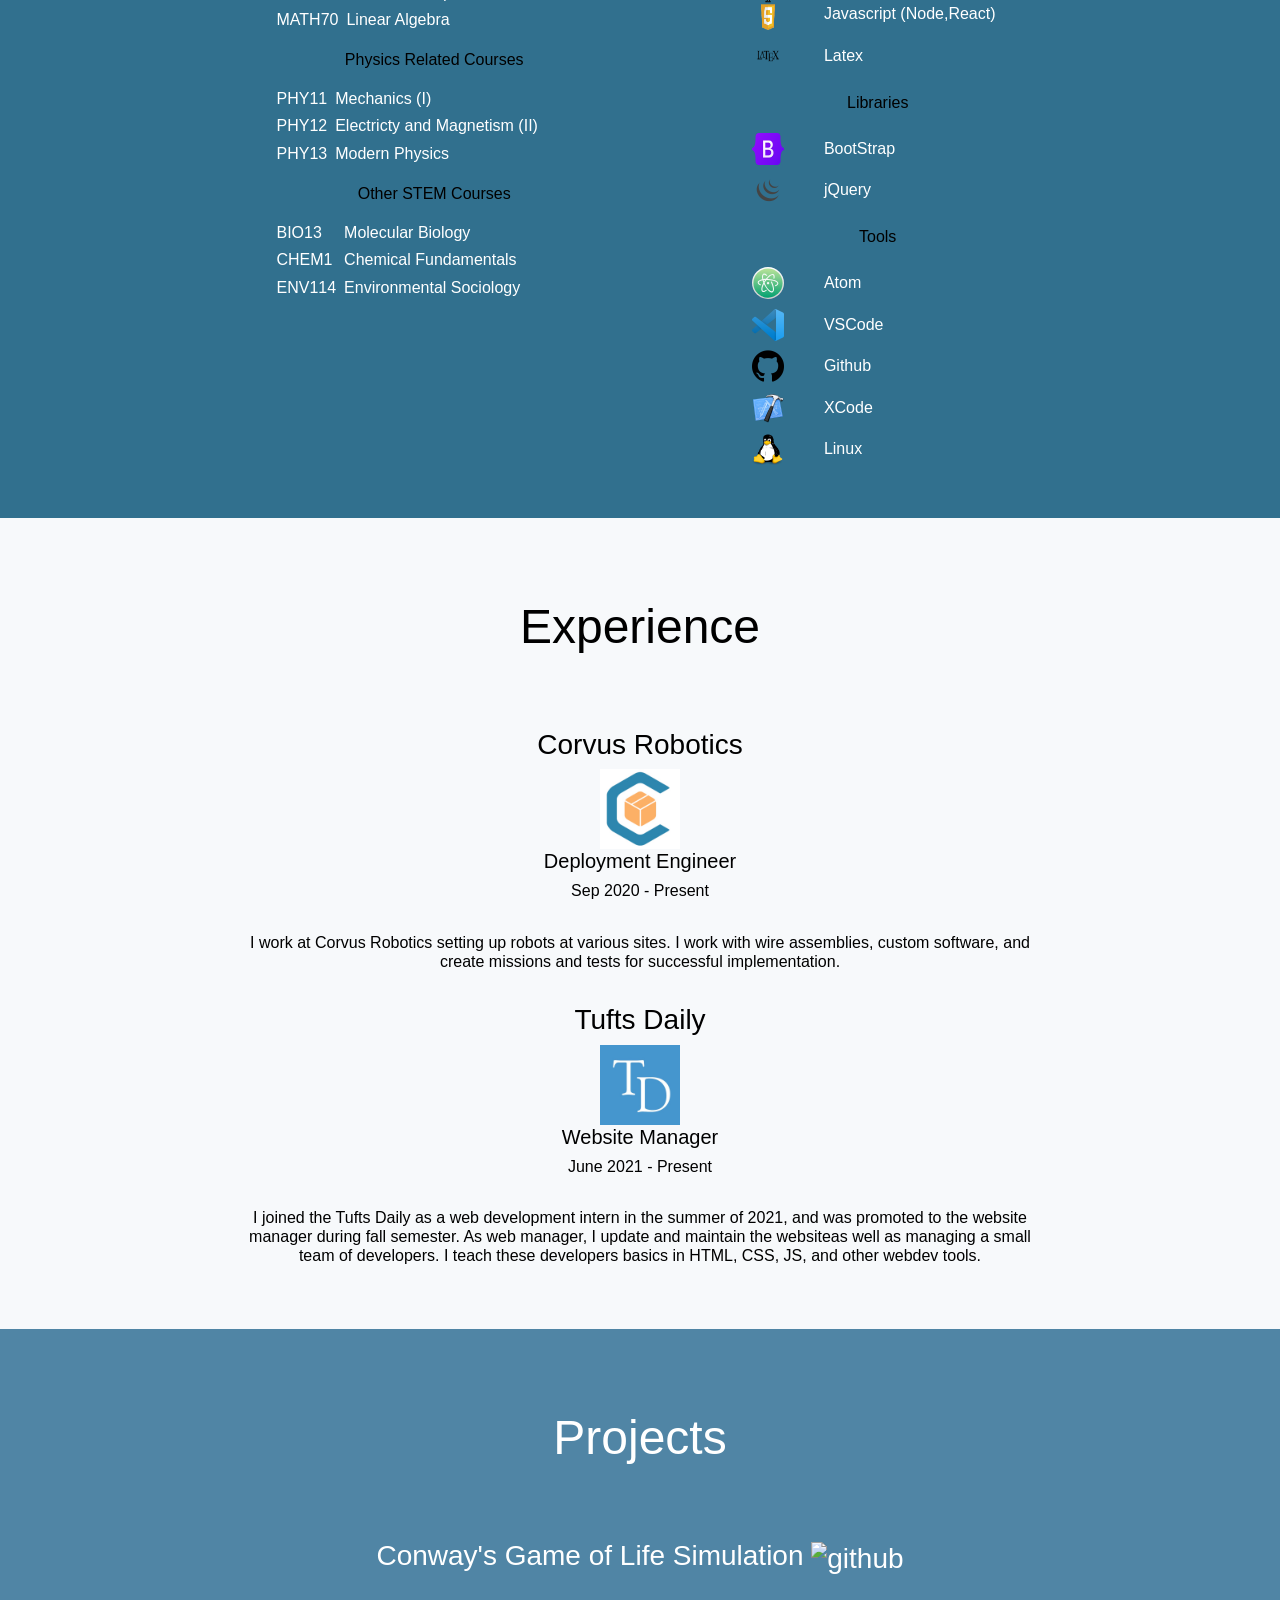
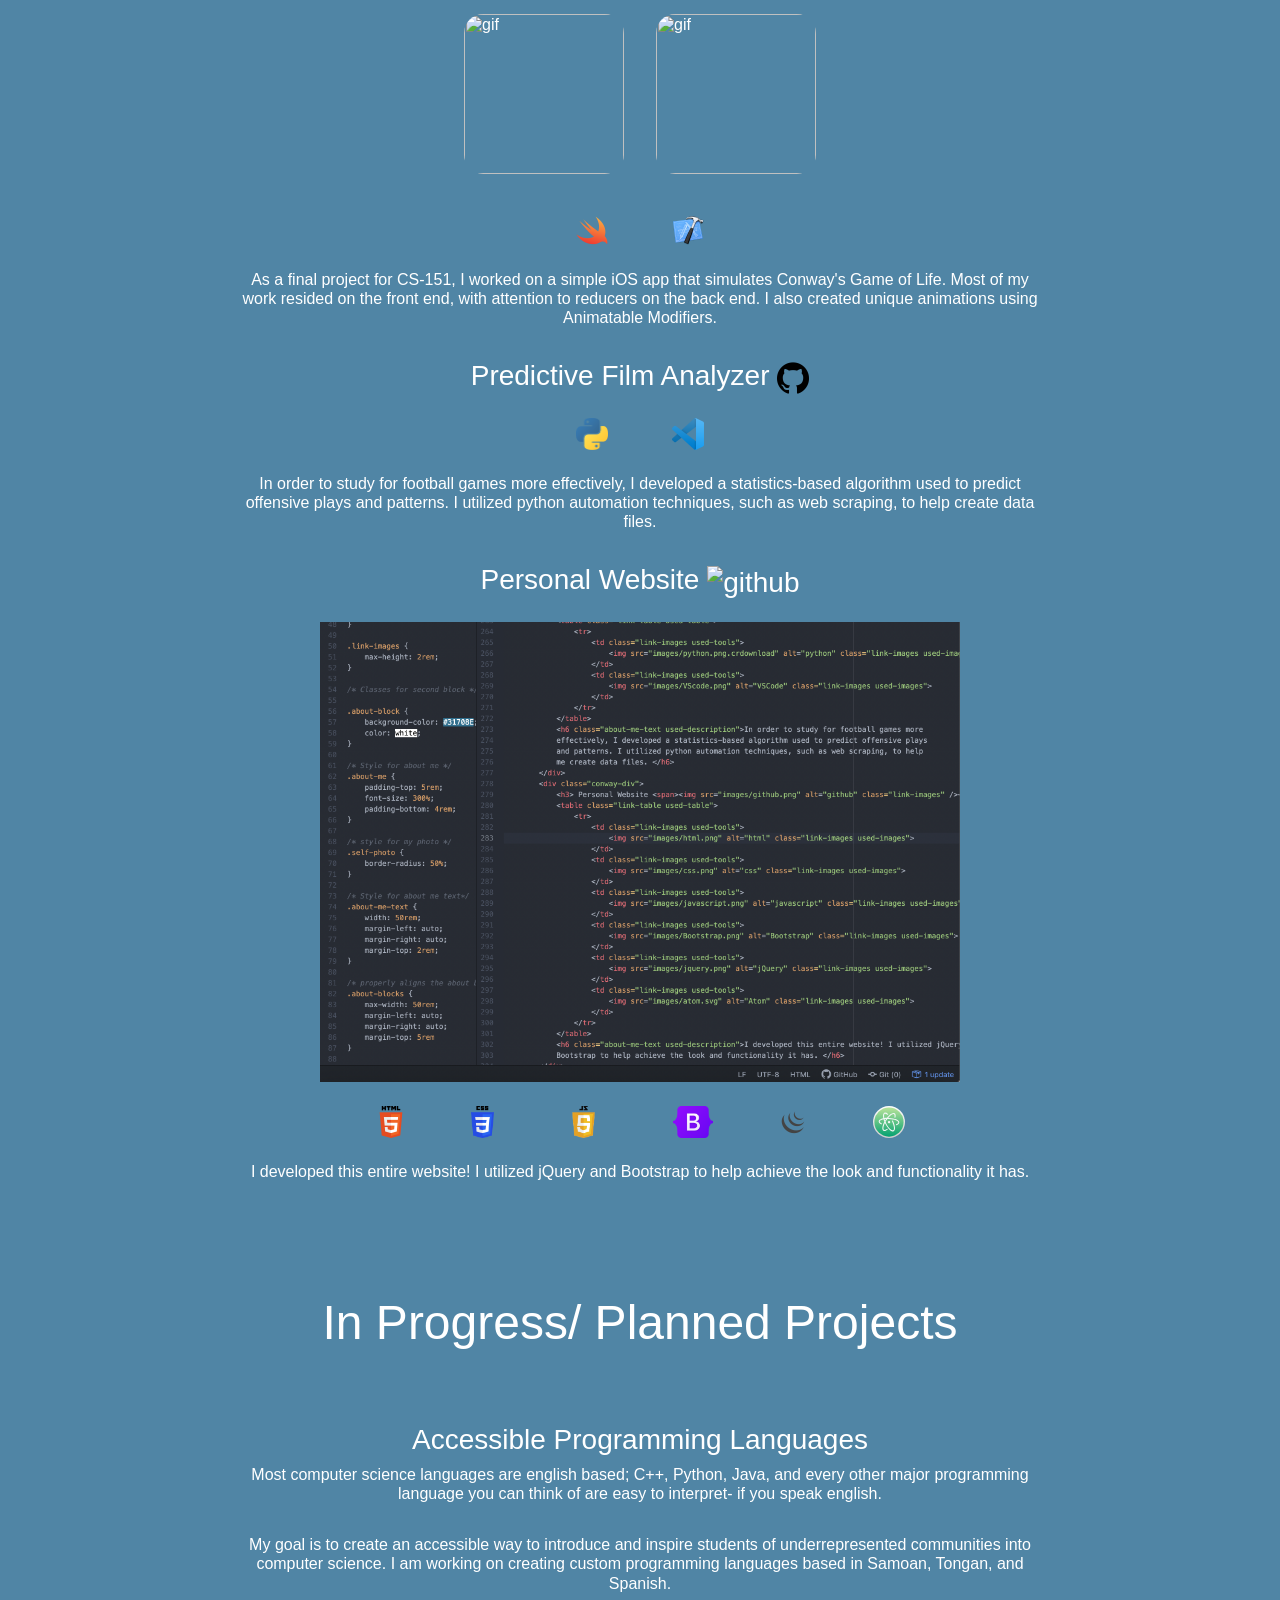
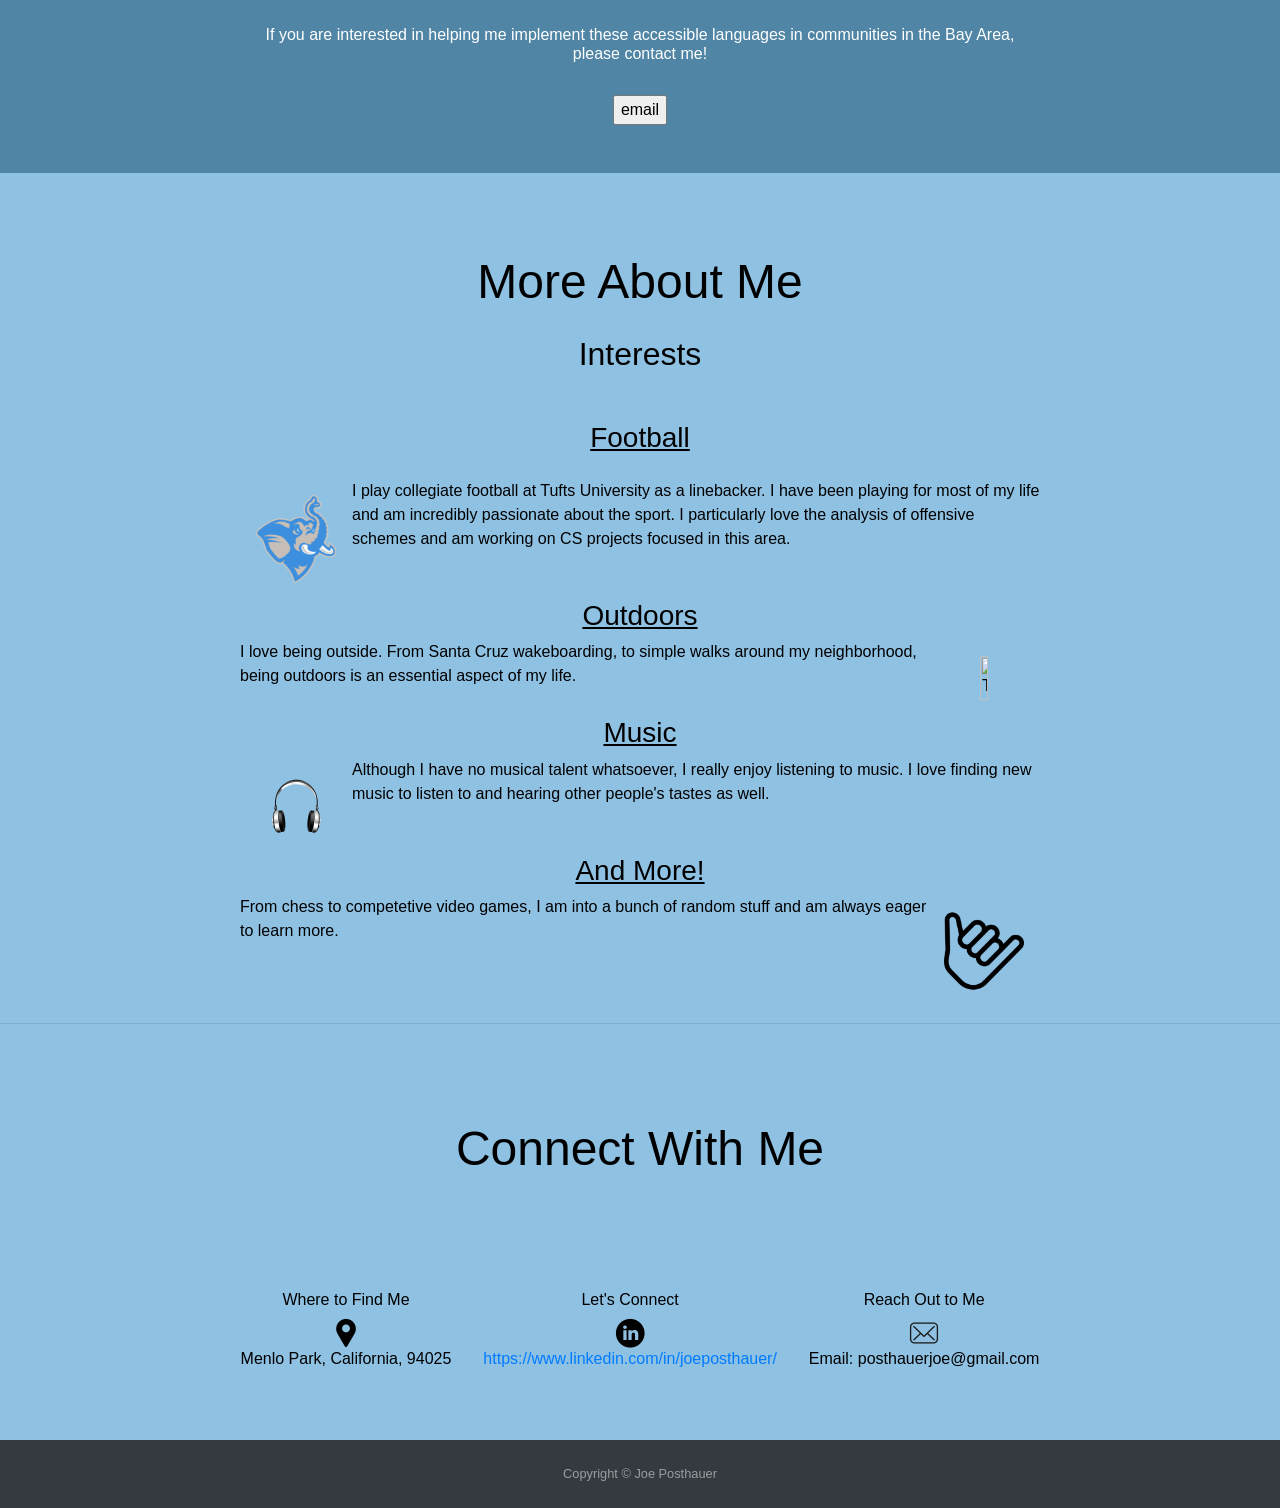
==== commit af2263ab: "Update index.html" ====
--- a/index.html
+++ b/index.html
@@ -146,7 +146,7 @@
                                 <td class="td-align">Javascript (Node,React)</td>
                             </tr>
                             <tr>
-                                <td class="td-align td-images-space"><img src="Images/latex.png" alt="latex" class="td-images"></td>
+                                <td class="td-align td-images-space"><img src="latex.png" alt="latex" class="td-images"></td>
                                 <td class="td-align">Latex</td>
                             </tr>
                         </table>
--- a/style.css
+++ b/style.css
@@ -26,7 +26,7 @@
 /* Classes for first block */
 /* Style for first block on mainpage */
 .first-block {
-    background-image: url("images/firstSLide.jpg");
+    background-image: url("Images/firstSLide.jpg");
     background-color: #F7F9FB;
     background-position: center;
     background-size: cover;
@@ -180,6 +180,7 @@
 .projects-block {
     background-color: #5085A5;
     color: white;
+    margin-bottom: 0;
 }
 
 /* nothing lol */
@@ -252,6 +253,7 @@
 .experience-block {
     background-color: #8FC1E3;
     color: black;
+    margin-top: 0;
 }
 
 .company-images {
@@ -293,9 +295,9 @@
 #fr1 {
     margin-top: 0rem;
     padding-bottom: 3rem;
+    margin-bottom: 0rem;
 }
 
 #interests {
     padding-top: 1rem;
 }
-
